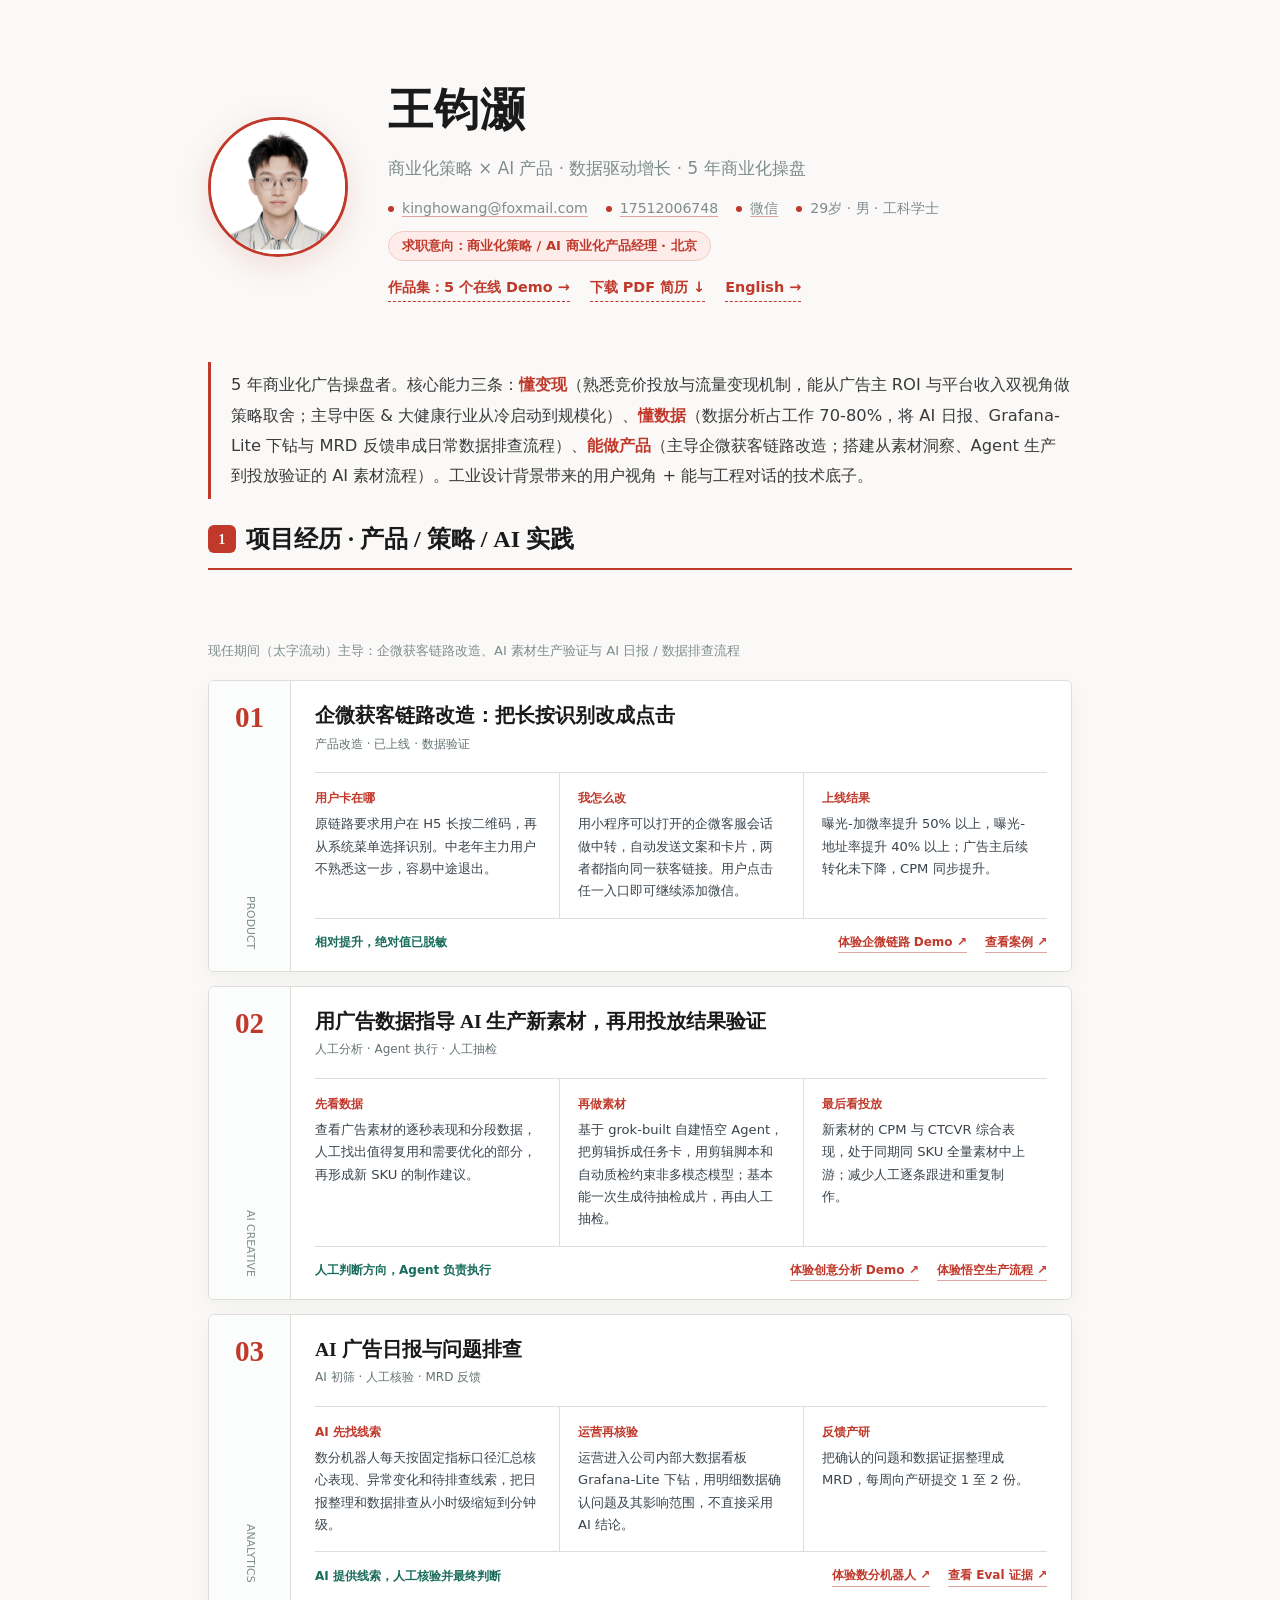
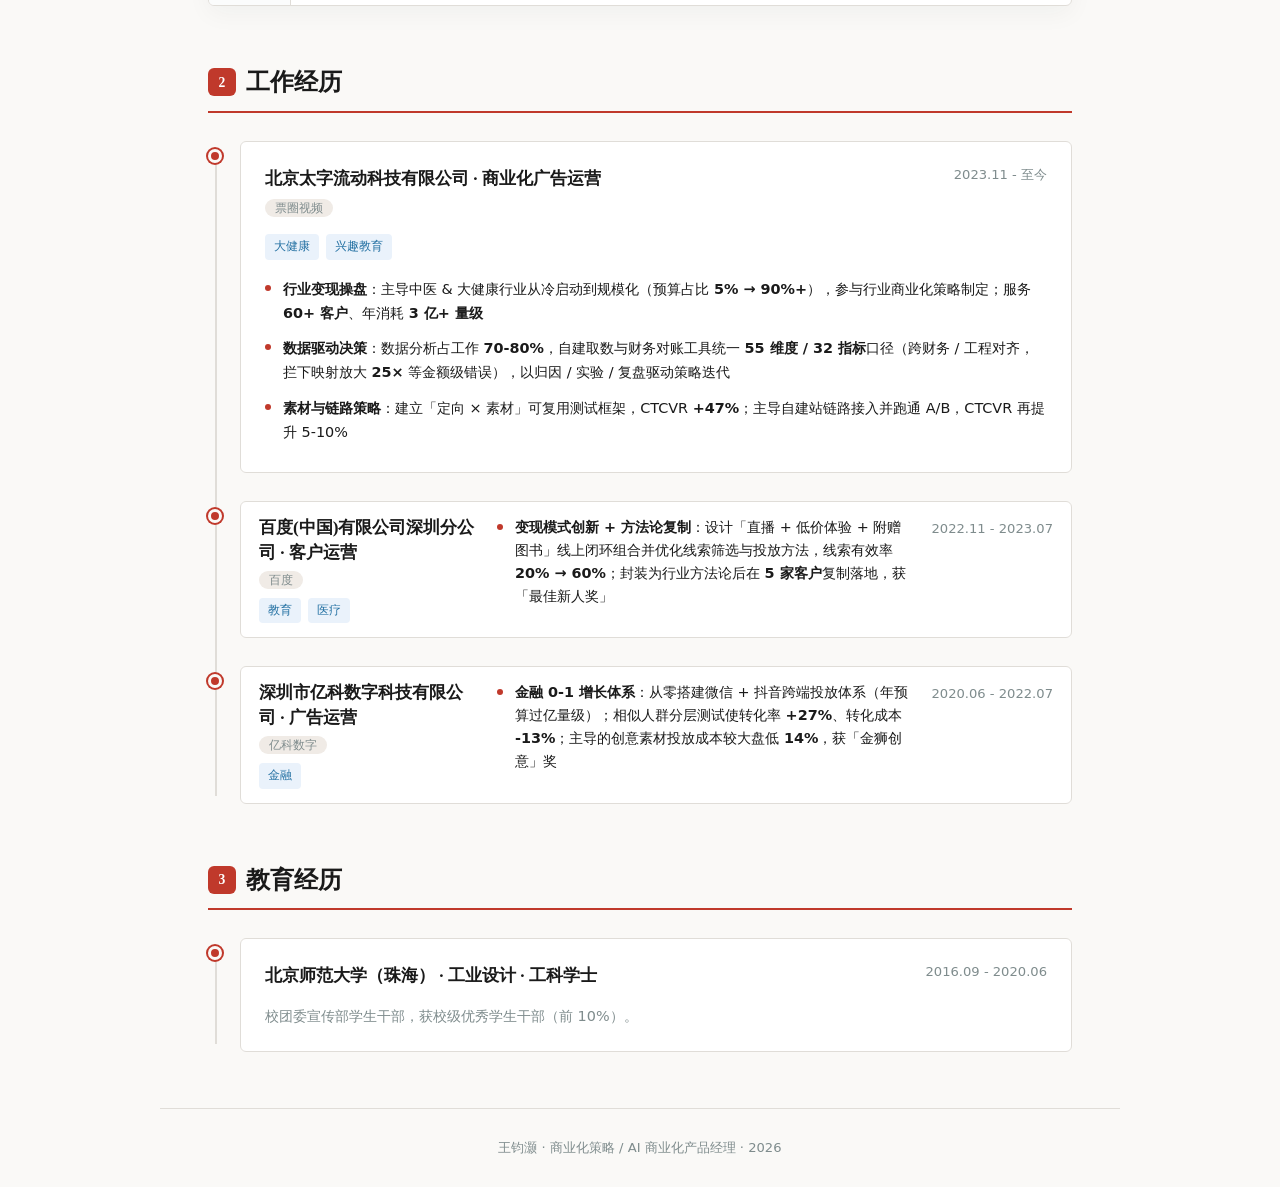
==== index.html @ 01c46acd "fix: hide competitor intelligence demo from public entry points" ====
<!DOCTYPE html>
<html lang="zh-CN">
<head>
  <meta charset="UTF-8">
  <meta name="viewport" content="width=device-width,initial-scale=1.0">
  <title>王钧灏 - 商业化策略 / AI 商业化产品经理</title>
  <meta name="description" content="王钧灏 · 商业化策略 / AI 商业化产品经理。5 年商业化操盘；主导企微获客链路改造，搭建 AI 素材生产与投放验证、AI 广告日报与数据排查流程。">
  <link rel="icon" href="favicon.svg" type="image/svg+xml">
  <link rel="icon" href="favicon.png" type="image/png" sizes="256x256">
  <meta property="og:type" content="website">
  <meta property="og:title" content="王钧灏 · 商业化策略 / AI 商业化产品经理">
  <meta property="og:description" content="懂变现 · 懂数据 · 能做产品。5 年商业化操盘 + 自建 AI/数据产品。">
  <meta property="og:image" content="https://kinghowang.github.io/kingho-resume/og-image.png">
  <meta property="og:url" content="https://kinghowang.github.io/kingho-resume/">
  <meta name="twitter:card" content="summary_large_image">
  <link rel="stylesheet" href="style.css">
  <style>
    .hero-links{margin-top:14px;display:flex;flex-wrap:wrap;gap:20px}
    .hero-cta{font-size:.9rem;color:var(--accent);text-decoration:none;font-weight:600;border-bottom:1px dashed var(--accent);padding-bottom:2px}
    .hero-cta:hover{opacity:.72}
    .intent{display:inline-block;margin-top:10px;font-size:.82rem;background:#fdecea;color:var(--accent);border:1px solid #f3c9c3;border-radius:20px;padding:3px 13px;font-weight:600}
    .lead{max-width:960px;margin:0 auto;padding:4px 48px 20px}
    .lead p{font-size:1.02rem;line-height:1.85;color:#3a3a3a;border-left:3px solid var(--accent);padding:8px 0 8px 20px}
    .lead strong{color:var(--accent);font-weight:600}
    @media(max-width:640px){.lead{padding:4px 20px 20px}}
  </style>
</head>
<body>

<header class="hero">
  <div class="avatar-wrap"><img src="photo.jpg" alt="王钧灏"></div>
  <div class="hero-text">
    <h1>王钧灏</h1>
    <p class="tagline">商业化策略 × AI 产品 · 数据驱动增长 · 5 年商业化操盘</p>
    <div class="contact-row">
      <a href="mailto:kinghowang@foxmail.com">kinghowang@foxmail.com</a><a href="tel:+8617512006748">17512006748</a><button type="button" class="wechat-trigger" data-testid="wechat-trigger" aria-haspopup="dialog">微信</button><span>29岁 · 男 · 工科学士</span>
    </div>
    <span class="intent">求职意向：商业化策略 / AI 商业化产品经理 · 北京</span>
    <div class="hero-links">
      <a class="hero-cta" href="cases.html">作品集：5 个在线 Demo →</a>
      <a class="hero-cta" href="kingho-resume-ai-pm.pdf" download="王钧灏-商业化产品经理-简历.pdf">下载 PDF 简历 ↓</a>
      <a class="hero-cta" href="en.html">English →</a>
    </div>
  </div>
</header>

<dialog class="wechat-dialog" id="wechatDialog" data-testid="wechat-dialog" aria-label="微信联系方式" aria-describedby="wechatHint">
  <div class="wechat-card">
    <img src="wechat-qr.png" alt="王钧灏的个人微信二维码" width="720" height="720" decoding="async">
    <p class="wc-cap" id="wechatHint">微信扫码添加，或复制微信号搜索</p>
    <strong class="wechat-id" id="wechatId">WJH748247724</strong>
    <div class="wc-actions">
      <button type="button" class="primary" id="wechatCopy" data-done="已复制" data-fail="请手动复制" aria-live="polite">复制微信号</button>
      <button type="button" id="wechatClose">关闭</button>
    </div>
  </div>
</dialog>


<div class="lead">
  <p>5 年商业化广告操盘者。核心能力三条：<strong>懂变现</strong>（熟悉竞价投放与流量变现机制，能从广告主 ROI 与平台收入双视角做策略取舍；主导中医 &amp; 大健康行业从冷启动到规模化）、<strong>懂数据</strong>（数据分析占工作 70-80%，将 AI 日报、Grafana-Lite 下钻与 MRD 反馈串成日常数据排查流程）、<strong>能做产品</strong>（主导企微获客链路改造；搭建从素材洞察、Agent 生产到投放验证的 AI 素材流程）。工业设计背景带来的用户视角 + 能与工程对话的技术底子。</p>
</div>

<!-- 1. 产品 / 机制改造与 AI 实践 -->
<section class="section" data-reveal>
  <h2 class="section-title"><span class="icon">1</span>项目经历 · 产品 / 策略 / AI 实践</h2>
</section>
<div class="sec-note">现任期间（太字流动）主导：企微获客链路改造、AI 素材生产验证与 AI 日报 / 数据排查流程</div>
<section class="section" data-reveal style="padding-top:0">
  <div class="resume-project-list">
    <article class="resume-project">
      <div class="resume-project__rail" aria-hidden="true"><strong>01</strong><span>PRODUCT</span></div>
      <div class="resume-project__main">
        <header class="resume-project__header"><h3>企微获客链路改造：把长按识别改成点击</h3><p class="resume-project__meta">产品改造 · 已上线 · 数据验证</p></header>
        <div class="resume-project__steps">
          <section class="resume-project__step"><h4>用户卡在哪</h4><p>原链路要求用户在 H5 长按二维码，再从系统菜单选择识别。中老年主力用户不熟悉这一步，容易中途退出。</p></section>
          <section class="resume-project__step"><h4>我怎么改</h4><p>用小程序可以打开的企微客服会话做中转，自动发送文案和卡片，两者都指向同一获客链接。用户点击任一入口即可继续添加微信。</p></section>
          <section class="resume-project__step"><h4>上线结果</h4><p>曝光-加微率提升 50% 以上，曝光-地址率提升 40% 以上；广告主后续转化未下降，CPM 同步提升。</p></section>
        </div>
        <footer class="resume-project__footer"><p class="resume-project__boundary">相对提升，绝对值已脱敏</p><div class="project-links"><a class="project-link" href="demo-wecom-flow.html">体验企微链路 Demo</a><a class="project-link" href="cases.html#case-lianlu">查看案例</a></div></footer>
      </div>
    </article>
    <article class="resume-project">
      <div class="resume-project__rail" aria-hidden="true"><strong>02</strong><span>AI CREATIVE</span></div>
      <div class="resume-project__main">
        <header class="resume-project__header"><h3>用广告数据指导 AI 生产新素材，再用投放结果验证</h3><p class="resume-project__meta">人工分析 · Agent 执行 · 人工抽检</p></header>
        <div class="resume-project__steps">
          <section class="resume-project__step"><h4>先看数据</h4><p>查看广告素材的逐秒表现和分段数据，人工找出值得复用和需要优化的部分，再形成新 SKU 的制作建议。</p></section>
          <section class="resume-project__step"><h4>再做素材</h4><p>基于 grok-built 自建悟空 Agent，把剪辑拆成任务卡，用剪辑脚本和自动质检约束非多模态模型；基本能一次生成待抽检成片，再由人工抽检。</p></section>
          <section class="resume-project__step"><h4>最后看投放</h4><p>新素材的 CPM 与 CTCVR 综合表现，处于同期同 SKU 全量素材中上游；减少人工逐条跟进和重复制作。</p></section>
        </div>
        <footer class="resume-project__footer"><p class="resume-project__boundary">人工判断方向，Agent 负责执行</p><div class="project-links"><a class="project-link" href="demo-creative.html">体验创意分析 Demo</a><a class="project-link" href="demo-wukong.html">体验悟空生产流程</a></div></footer>
      </div>
    </article>
    <article class="resume-project">
      <div class="resume-project__rail" aria-hidden="true"><strong>03</strong><span>ANALYTICS</span></div>
      <div class="resume-project__main">
        <header class="resume-project__header"><h3>AI 广告日报与问题排查</h3><p class="resume-project__meta">AI 初筛 · 人工核验 · MRD 反馈</p></header>
        <div class="resume-project__steps">
          <section class="resume-project__step"><h4>AI 先找线索</h4><p>数分机器人每天按固定指标口径汇总核心表现、异常变化和待排查线索，把日报整理和数据排查从小时级缩短到分钟级。</p></section>
          <section class="resume-project__step"><h4>运营再核验</h4><p>运营进入公司内部大数据看板 Grafana-Lite 下钻，用明细数据确认问题及其影响范围，不直接采用 AI 结论。</p></section>
          <section class="resume-project__step"><h4>反馈产研</h4><p>把确认的问题和数据证据整理成 MRD，每周向产研提交 1 至 2 份。</p></section>
        </div>
        <footer class="resume-project__footer"><p class="resume-project__boundary">AI 提供线索，人工核验并最终判断</p><div class="project-links"><a class="project-link" href="demo-shufen.html">体验数分机器人</a><a class="project-link" href="demo-eval.html">查看 Eval 证据</a></div></footer>
      </div>
    </article>
  </div>
</section>

<!-- 2. 工作经历（只讲商业化/增长战绩，不重复工具） -->
<section class="section" data-reveal>
  <h2 class="section-title"><span class="icon">2</span>工作经历</h2>
  <div class="timeline">
    <div class="tl-item"><div class="tl-dot"></div>
      <div class="tl-card">
        <div class="tl-header"><div><h3>北京太字流动科技有限公司 · 商业化广告运营</h3><span class="company-tag">票圈视频</span></div><span class="date-tag">2023.11 - 至今</span></div>
        <div class="tags"><span class="tag tag-ind">大健康</span><span class="tag tag-ind">兴趣教育</span></div>
        <ul class="tl-list">
          <li><strong>行业变现操盘</strong>：主导中医 &amp; 大健康行业从冷启动到规模化（预算占比 <strong>5% → 90%+</strong>），参与行业商业化策略制定；服务 <strong>60+ 客户</strong>、年消耗 <strong>3 亿+ 量级</strong></li>
          <li><strong>数据驱动决策</strong>：数据分析占工作 <strong>70-80%</strong>，自建取数与财务对账工具统一 <strong>55 维度 / 32 指标</strong>口径（跨财务 / 工程对齐，拦下映射放大 <strong>25×</strong> 等金额级错误），以归因 / 实验 / 复盘驱动策略迭代</li>
          <li><strong>素材与链路策略</strong>：建立「定向 × 素材」可复用测试框架，CTCVR <strong>+47%</strong>；主导自建站链路接入并跑通 A/B，CTCVR 再提升 5-10%</li>
        </ul>
      </div>
    </div>
    <div class="tl-item"><div class="tl-dot"></div>
      <div class="tl-card tl-card--compact">
        <div class="tl-header"><div><h3>百度(中国)有限公司深圳分公司 · 客户运营</h3><span class="company-tag">百度</span></div><span class="date-tag">2022.11 - 2023.07</span></div>
        <div class="tags"><span class="tag tag-ind">教育</span><span class="tag tag-ind">医疗</span></div>
        <ul class="tl-list">
          <li><strong>变现模式创新 + 方法论复制</strong>：设计「直播 + 低价体验 + 附赠图书」线上闭环组合并优化线索筛选与投放方法，线索有效率 <strong>20% → 60%</strong>；封装为行业方法论后在 <strong>5 家客户</strong>复制落地，获「最佳新人奖」</li>
        </ul>
      </div>
    </div>
    <div class="tl-item"><div class="tl-dot"></div>
      <div class="tl-card tl-card--compact">
        <div class="tl-header"><div><h3>深圳市亿科数字科技有限公司 · 广告运营</h3><span class="company-tag">亿科数字</span></div><span class="date-tag">2020.06 - 2022.07</span></div>
        <div class="tags"><span class="tag tag-ind">金融</span></div>
        <ul class="tl-list">
          <li><strong>金融 0-1 增长体系</strong>：从零搭建微信 + 抖音跨端投放体系（年预算过亿量级）；相似人群分层测试使转化率 <strong>+27%</strong>、转化成本 <strong>-13%</strong>；主导的创意素材投放成本较大盘低 <strong>14%</strong>，获「金狮创意」奖</li>
        </ul>
      </div>
    </div>
  </div>
</section>

<!-- 3. 教育经历 -->
<section class="section" data-reveal>
  <h2 class="section-title"><span class="icon">3</span>教育经历</h2>
  <div class="timeline">
    <div class="tl-item"><div class="tl-dot"></div>
      <div class="tl-card">
        <div class="tl-header"><div><h3>北京师范大学（珠海） · 工业设计 · 工科学士</h3></div><span class="date-tag">2016.09 - 2020.06</span></div>
        <p class="education-note">校团委宣传部学生干部，获校级优秀学生干部（前 10%）。</p>
      </div>
    </div>
  </div>
</section>

<footer class="footer">王钧灏 · 商业化策略 / AI 商业化产品经理 · 2026</footer>

<script>
document.addEventListener('DOMContentLoaded',()=>{
  const els=document.querySelectorAll('[data-reveal]');
  const io=new IntersectionObserver((entries)=>{entries.forEach(e=>{if(e.isIntersecting){e.target.classList.add('visible');io.unobserve(e.target)}})},{threshold:.15});
  els.forEach(el=>io.observe(el));
});
</script>

<script>
(function(){
  var dlg=document.getElementById('wechatDialog'); if(!dlg) return;
  var open=document.querySelector('.wechat-trigger'),
      close=document.getElementById('wechatClose'),
      copy=document.getElementById('wechatCopy'),
      id=document.getElementById('wechatId');
  if(!open||!close||!copy||!id) return;
  var label=copy.textContent, resetTimer;
  function show(){ if(!dlg.open){ dlg.showModal ? dlg.showModal() : dlg.setAttribute('open',''); } }
  function hide(){ if(dlg.open){ dlg.close ? dlg.close() : dlg.removeAttribute('open'); } }
  function setStatus(message){
    clearTimeout(resetTimer); copy.textContent=message;
    resetTimer=setTimeout(function(){ copy.textContent=label; },1600);
  }
  function copied(){ setStatus(copy.dataset.done); }
  function copyFallback(text){
    var ta=document.createElement('textarea'), success=false;
    ta.value=text; ta.setAttribute('readonly','');
    ta.style.position='fixed'; ta.style.opacity='0';
    document.body.appendChild(ta); ta.focus(); ta.select(); ta.setSelectionRange(0,ta.value.length);
    try{ success=document.execCommand('copy'); }catch(e){}
    document.body.removeChild(ta); copy.focus();
    success ? copied() : setStatus(copy.dataset.fail);
  }
  open.addEventListener('click',show);
  close.addEventListener('click',hide);
  dlg.addEventListener('click',function(e){ if(e.target===dlg) hide(); });
  copy.addEventListener('click',function(){
    var text=id.textContent.trim();
    if(navigator.clipboard&&navigator.clipboard.writeText){
      navigator.clipboard.writeText(text).then(copied,function(){ copyFallback(text); });
    }else{ copyFallback(text); }
  });
})();
</script>
</body>
</html>
---- style.css ----
/* 字体：本地系统字体栈，零外部请求（去除 Google Fonts @import，加载更快、国内更稳）。
   若访客本机装有 Playfair Display / Source Sans 3 仍会优先使用，否则即时回退系统字体。 */

*{margin:0;padding:0;box-sizing:border-box}

:root{
  --ink:#1a1a1a;
  --paper:#faf9f7;
  --accent:#c0392b;
  --accent-soft:#e74c3c;
  --muted:#7f8c8d;
  --card:#ffffff;
  --border:#e0ddd8;
  --radius:6px;
  --shadow:0 2px 12px rgba(0,0,0,0.06);
  --font-display:'Playfair Display',Georgia,'Times New Roman','Songti SC','STSong','SimSun',serif;
  --font-body:'Source Sans 3',system-ui,-apple-system,'Segoe UI','PingFang SC','Microsoft YaHei','Hiragino Sans GB',sans-serif;
}

html{scroll-behavior:smooth}
body{
  font-family:var(--font-body);
  color:var(--ink);
  background:var(--paper);
  line-height:1.7;
  -webkit-font-smoothing:antialiased;
}

/* Hero */
.hero{
  position:relative;
  display:flex;
  align-items:center;
  gap:40px;
  padding:72px 48px 56px;
  max-width:960px;
  margin:0 auto;
  opacity:0;transform:translateY(24px);
  animation:fadeUp .7s .1s ease forwards;
}
.avatar-wrap{
  flex-shrink:0;width:140px;height:140px;border-radius:50%;
  overflow:hidden;border:3px solid var(--accent);
  box-shadow:0 8px 32px rgba(192,57,43,.15);
  transition:transform .35s ease;
  z-index:1;
}
.avatar-wrap:hover{transform:scale(1.05) rotate(2deg)}
.avatar-wrap img{width:100%;height:100%;object-fit:cover;display:block}
.hero-text{z-index:1;flex:1}
.hero-text h1{
  font-family:var(--font-display);
  font-size:clamp(2rem,4vw,2.8rem);
  font-weight:700;letter-spacing:.02em;
  margin-bottom:6px;
}
.hero-text .tagline{font-size:1.05rem;color:var(--muted);margin-bottom:14px}
.contact-row{display:flex;flex-wrap:wrap;gap:18px;font-size:.88rem;color:var(--muted)}
.contact-row > *::before{content:'';display:inline-block;width:6px;height:6px;border-radius:50%;background:var(--accent);margin-right:8px;vertical-align:middle}
.contact-row a{color:inherit;text-decoration:underline;text-decoration-color:rgba(192,57,43,.45);text-underline-offset:3px}
.contact-row a:hover{color:var(--accent);text-decoration-color:var(--accent)}
.contact-row a:focus-visible{outline:2px solid var(--accent);outline-offset:3px;border-radius:2px}
/* 微信：contact-row 内联入口 + 点击弹层 */
.wechat-trigger{font:inherit;color:inherit;background:none;border:0;padding:0;cursor:pointer;
  text-decoration:underline;text-decoration-color:rgba(192,57,43,.45);text-underline-offset:3px}
.wechat-trigger:hover{color:var(--accent);text-decoration-color:var(--accent)}
.wechat-trigger:focus-visible{outline:2px solid var(--accent);outline-offset:3px;border-radius:2px}
.wechat-dialog{border:0;padding:0;margin:auto;background:transparent;width:min(92vw,320px);max-width:none}
.wechat-dialog::backdrop{background:rgba(25,34,46,.55)}
.wechat-card{background:#fff;border:1px solid var(--border);border-radius:var(--radius);
  padding:22px 24px 18px;text-align:center;box-shadow:0 18px 48px rgba(0,0,0,.18)}
.wechat-card img{display:block;width:230px;height:230px;padding:20px;margin:0 auto 12px;object-fit:contain;background:#fff;border-radius:8px}
.wechat-card .wc-cap{font-size:.78rem;color:var(--muted);margin-bottom:8px}
.wechat-card .wechat-id{display:block;font-family:var(--mono,'SFMono-Regular',Consolas,monospace);
  font-size:.95rem;font-weight:700;color:var(--ink);letter-spacing:0;overflow-wrap:anywhere;margin-bottom:14px}
.wechat-card .wc-actions{display:flex;gap:10px;justify-content:center}
.wechat-card button{font:inherit;font-size:.8rem;padding:7px 16px;border-radius:7px;cursor:pointer;
  border:1px solid var(--border);background:#fff;color:#444;transition:all .18s}
.wechat-card #wechatCopy{min-width:140px}
.wechat-card #wechatClose{min-width:64px}
.wechat-card button.primary{background:var(--accent);border-color:var(--accent);color:#fff;font-weight:600}
.wechat-card button:hover{opacity:.86}
.wechat-card button:focus-visible{outline:2px solid var(--accent);outline-offset:2px}

/* Section */
.section{max-width:960px;margin:0 auto;padding:0 48px 56px;opacity:0;transform:translateY(32px)}
.section.visible{animation:fadeUp .6s ease forwards}
.section-title{
  font-family:var(--font-display);
  font-size:1.5rem;font-weight:600;
  border-bottom:2px solid var(--accent);
  padding-bottom:8px;margin-bottom:28px;
  display:flex;align-items:center;gap:10px;
}
.section-title .icon{
  width:28px;height:28px;border-radius:6px;
  background:var(--accent);color:#fff;
  display:grid;place-items:center;font-size:.85rem;flex-shrink:0;
}

/* Bento Grid */
.bento{display:grid;grid-template-columns:1fr 1fr;gap:16px}
.bento-card{
  background:var(--card);border:1px solid var(--border);
  border-radius:var(--radius);padding:20px 22px;
  transition:transform .25s ease,box-shadow .25s ease;
}
.bento-card:hover{transform:translateY(-3px);box-shadow:var(--shadow)}
.bento-card h3{font-size:.78rem;text-transform:uppercase;letter-spacing:.06em;color:var(--muted);margin-bottom:6px;font-weight:500}
.bento-card p{font-size:.92rem;line-height:1.6}
.bento-card .num{color:var(--accent);font-weight:700}

/* Resume project evidence rows */
.sec-note{max-width:960px;margin:-14px auto 18px;padding:0 48px;font-size:.82rem;color:var(--muted)}
.resume-project-list{display:grid;gap:14px}
.resume-project{display:grid;grid-template-columns:82px minmax(0,1fr);background:var(--card);border:1px solid var(--border);border-radius:6px;overflow:hidden;box-shadow:0 8px 24px rgba(31,35,38,.045);transition:transform .2s ease,box-shadow .2s ease}
.resume-project:hover{transform:translateY(-2px);box-shadow:var(--shadow)}
.resume-project__rail{display:flex;flex-direction:column;align-items:center;justify-content:space-between;padding:22px 12px;color:var(--accent);background:#fbfcfc;border-right:1px solid var(--border)}
.resume-project__rail strong{font-family:Georgia,serif;font-size:1.82rem;line-height:1}
.resume-project__rail span{writing-mode:vertical-rl;color:var(--muted);font-size:.68rem}
.resume-project__main{min-width:0;padding:22px 24px 18px}
.resume-project__header h3{font-family:var(--font-display);font-size:1.22rem;line-height:1.35;font-weight:700}
.resume-project__meta{margin-top:4px;color:#657274;font-size:.75rem}
.resume-project__steps{display:grid;grid-template-columns:repeat(3,minmax(0,1fr));margin-top:18px;border-top:1px solid var(--border);border-bottom:1px solid var(--border)}
.resume-project__step{min-width:0;padding:15px 18px 15px 0}
.resume-project__step+.resume-project__step{border-left:1px solid var(--border);padding-left:18px}
.resume-project__step h4{margin-bottom:5px;color:var(--accent);font-size:.75rem;font-weight:700}
.resume-project__step p{color:#3a444c;font-size:.82rem;line-height:1.7}
.resume-project__step strong{color:var(--ink);font-weight:700}
.resume-project__footer{display:flex;align-items:center;justify-content:space-between;gap:16px;margin-top:13px}
.resume-project__boundary{color:#196c5b;font-size:.75rem;font-weight:700}
.project-links{display:flex;flex-wrap:wrap;gap:18px}
.project-link{color:var(--accent);font-size:.75rem;font-weight:700;text-decoration:none;border-bottom:1px solid rgba(192,57,43,.45)}
.project-link::after{content:' \2197'}
.project-link:hover{border-bottom-color:var(--accent)}

/* Timeline */
.timeline{position:relative;padding-left:32px}
.timeline::before{content:'';position:absolute;left:7px;top:8px;bottom:8px;width:2px;background:var(--border)}
.tl-item{position:relative;margin-bottom:28px}
.tl-item:last-child{margin-bottom:0}
.tl-dot{
  position:absolute;left:-32px;top:8px;width:14px;height:14px;
  background:var(--accent);border-radius:50%;
  border:3px solid var(--paper);
  box-shadow:0 0 0 2px var(--accent);
}
.tl-card{
  background:var(--card);border:1px solid var(--border);
  border-radius:var(--radius);padding:22px 24px;
  transition:transform .25s ease,box-shadow .25s ease;
}
.tl-card:hover{transform:translateX(4px);box-shadow:var(--shadow)}
.tl-header{display:flex;justify-content:space-between;align-items:flex-start;flex-wrap:wrap;gap:10px;margin-bottom:14px}
.tl-header h3{font-family:var(--font-display);font-size:1.08rem;font-weight:600}
.company-tag{font-size:.75rem;background:#f0ebe6;color:var(--muted);padding:2px 10px;border-radius:20px;font-weight:500}
.date-tag{font-size:.82rem;color:var(--muted);white-space:nowrap}
.tags{display:flex;flex-wrap:wrap;gap:7px;margin-bottom:12px}
.tag{font-size:.72rem;padding:3px 9px;border-radius:4px;font-weight:500}
.tag-ind{background:#eaf2fb;color:#2471a3}
.tag-role{background:#e8f8f0;color:#1e8449}
.tag-met{background:#fef5e7;color:#b9770e}
.tl-list{list-style:none;padding:0}
.tl-list li{padding:6px 0 6px 18px;position:relative;font-size:.9rem;line-height:1.65}
.tl-list li::before{content:'';position:absolute;left:0;top:13px;width:6px;height:6px;background:var(--accent);border-radius:50%}
.tl-list li strong{font-weight:600}
.education-note{color:var(--muted);font-size:.9rem;line-height:1.65}
.tl-card--compact{display:grid;grid-template-columns:minmax(220px,.78fr) minmax(0,1.6fr) auto;grid-template-rows:auto auto;gap:6px 18px;align-items:start;padding:14px 18px}
.tl-card--compact .tl-header{display:contents}
.tl-card--compact .tl-header>div{grid-column:1;grid-row:1}
.tl-card--compact .tl-header h3{line-height:1.4}
.tl-card--compact .tl-header .date-tag{grid-column:3;grid-row:1;padding-top:2px}
.tl-card--compact>.tags{grid-column:1;grid-row:2;margin:0;align-self:start}
.tl-card--compact>.tl-list{grid-column:2;grid-row:1/3}
.tl-card--compact>.tl-list li{padding-top:0;padding-bottom:0;line-height:1.58}
.tl-card--compact>.tl-list li::before{top:8px}

/* Info Grid */
.info-grid{display:grid;grid-template-columns:1fr 1fr;gap:16px}
.info-card{background:var(--card);border:1px solid var(--border);border-radius:var(--radius);padding:20px 22px}
.info-card h4{font-size:.92rem;font-weight:600;margin-bottom:12px}
.info-list{list-style:none;padding:0}
.info-list li{font-size:.86rem;color:var(--muted);padding:4px 0 4px 16px;position:relative}
.info-list li::before{content:'\2713';position:absolute;left:0;color:#27ae60;font-weight:600;font-size:.82rem}

/* Footer */
.footer{text-align:center;padding:28px;font-size:.82rem;color:var(--muted);border-top:1px solid var(--border);max-width:960px;margin:0 auto}

/* Animations */
@keyframes fadeUp{to{opacity:1;transform:translateY(0)}}

@media(max-width:840px){
  .resume-project{grid-template-columns:56px minmax(0,1fr)}
  .resume-project__rail{padding:18px 8px}
  .resume-project__rail strong{font-size:1.45rem}
  .resume-project__main{padding:18px}
  .resume-project__steps{grid-template-columns:1fr}
  .resume-project__step{padding:13px 0}
  .resume-project__step+.resume-project__step{border-left:0;border-top:1px solid var(--border);padding-left:0}
  .resume-project__footer{align-items:flex-start;flex-direction:column}
  .tl-card--compact{grid-template-columns:1fr auto;gap:8px 12px;padding:13px 15px}
  .tl-card--compact .tl-header>div{grid-column:1;grid-row:1}
  .tl-card--compact .tl-header .date-tag{grid-column:2;grid-row:1}
  .tl-card--compact>.tags{grid-column:1/3;grid-row:2}
  .tl-card--compact>.tl-list{grid-column:1/3;grid-row:3}
}

@media(max-width:520px){
  .resume-project{grid-template-columns:1fr}
  .resume-project__rail{flex-direction:row;border-right:0;border-bottom:1px solid var(--border);padding:10px 16px}
  .resume-project__rail span{writing-mode:horizontal-tb}
  .tl-card--compact{grid-template-columns:1fr}
  .tl-card--compact .tl-header>div,.tl-card--compact .tl-header .date-tag,.tl-card--compact>.tags,.tl-card--compact>.tl-list{grid-column:1}
  .tl-card--compact .tl-header>div{grid-row:1}
  .tl-card--compact .tl-header .date-tag{grid-row:2}
  .tl-card--compact>.tags{grid-row:3}
  .tl-card--compact>.tl-list{grid-row:4}
}

/* Print */
@media print{
  body{background:#fff}
  .section,.hero{opacity:1;transform:none;animation:none}
  .bento-card,.tl-card,.info-card{box-shadow:none;break-inside:avoid}
  .avatar-wrap:hover{transform:none}
}

/* Mobile */
@media(max-width:640px){
  .hero{flex-direction:column;text-align:center;padding:28px 20px 20px;gap:14px}
  .contact-row{justify-content:center}
  .wechat-card img{width:min(calc(92vw - 48px),230px);height:min(calc(92vw - 48px),230px)}
  .bento{grid-template-columns:1fr}
  .info-grid{grid-template-columns:1fr}
  .section{padding:0 20px 40px}
  .sec-note{padding:0 20px}
  .tl-header{flex-direction:column}
}
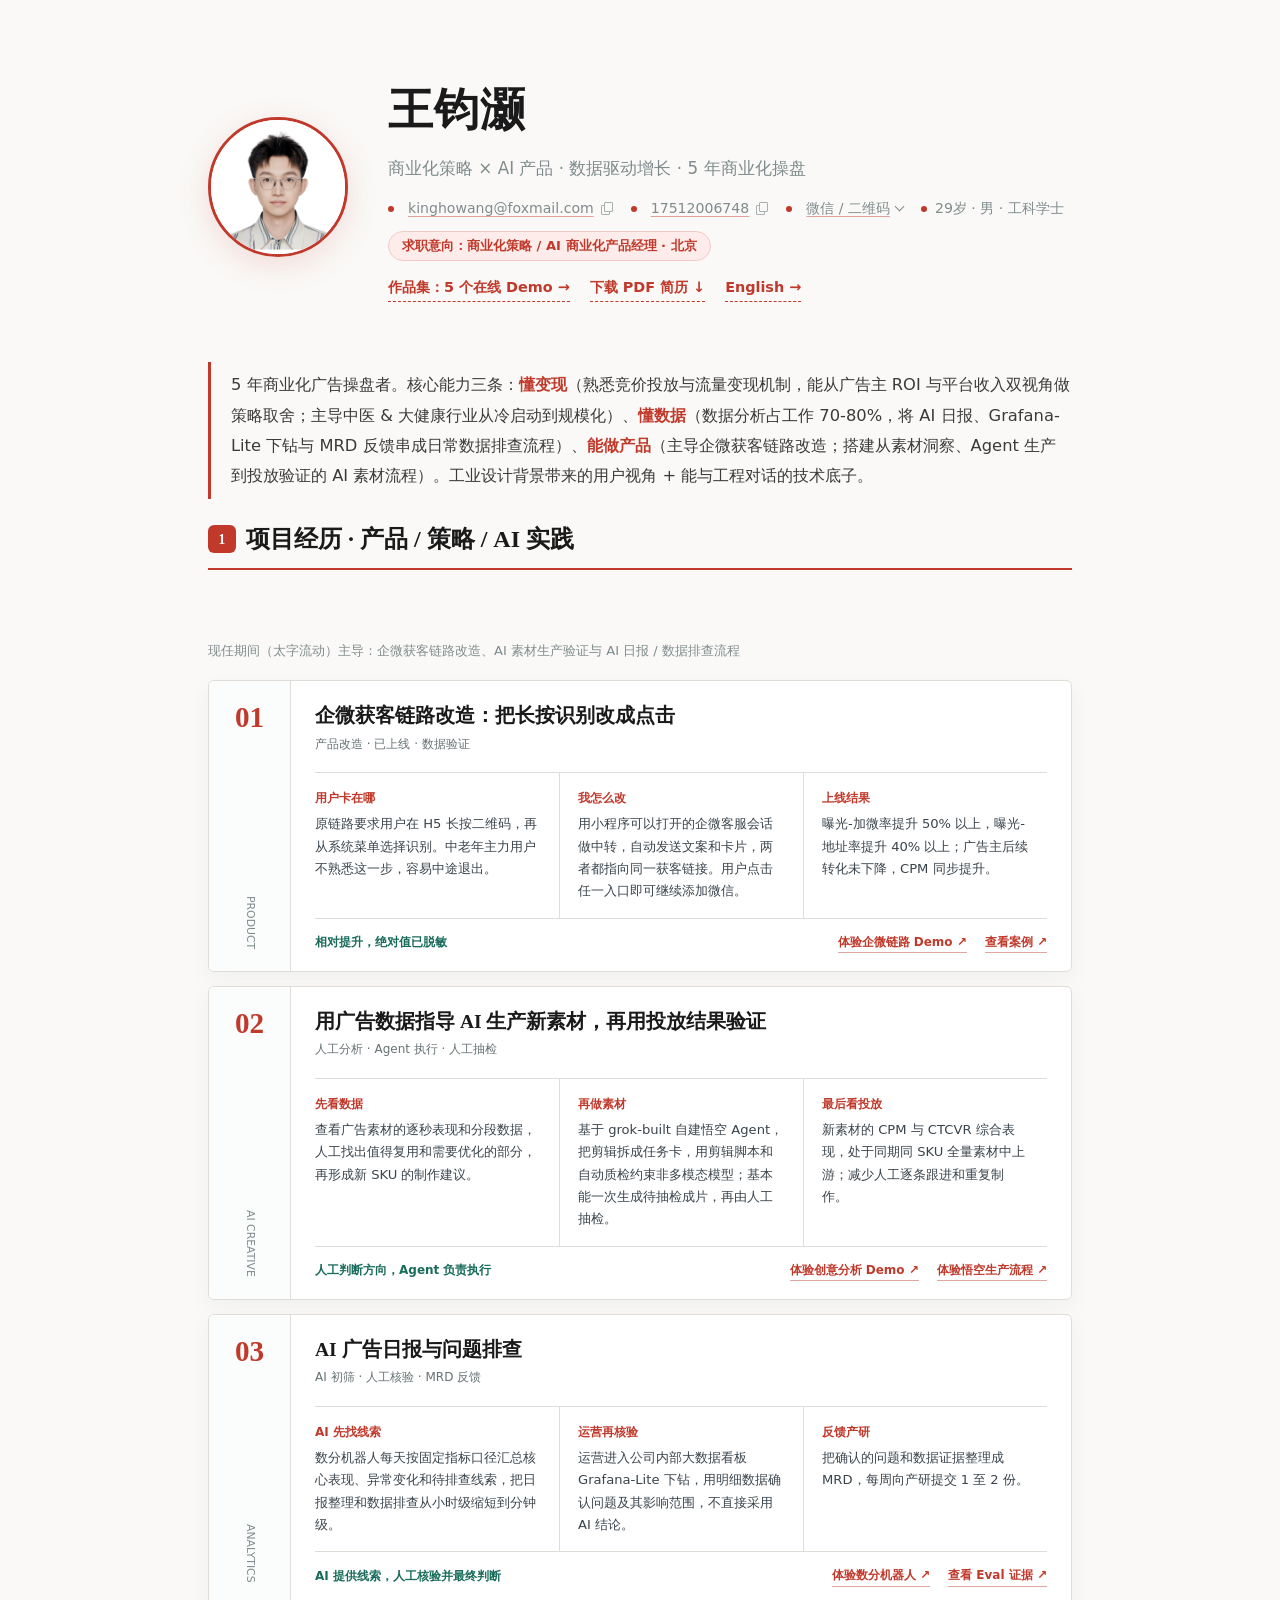
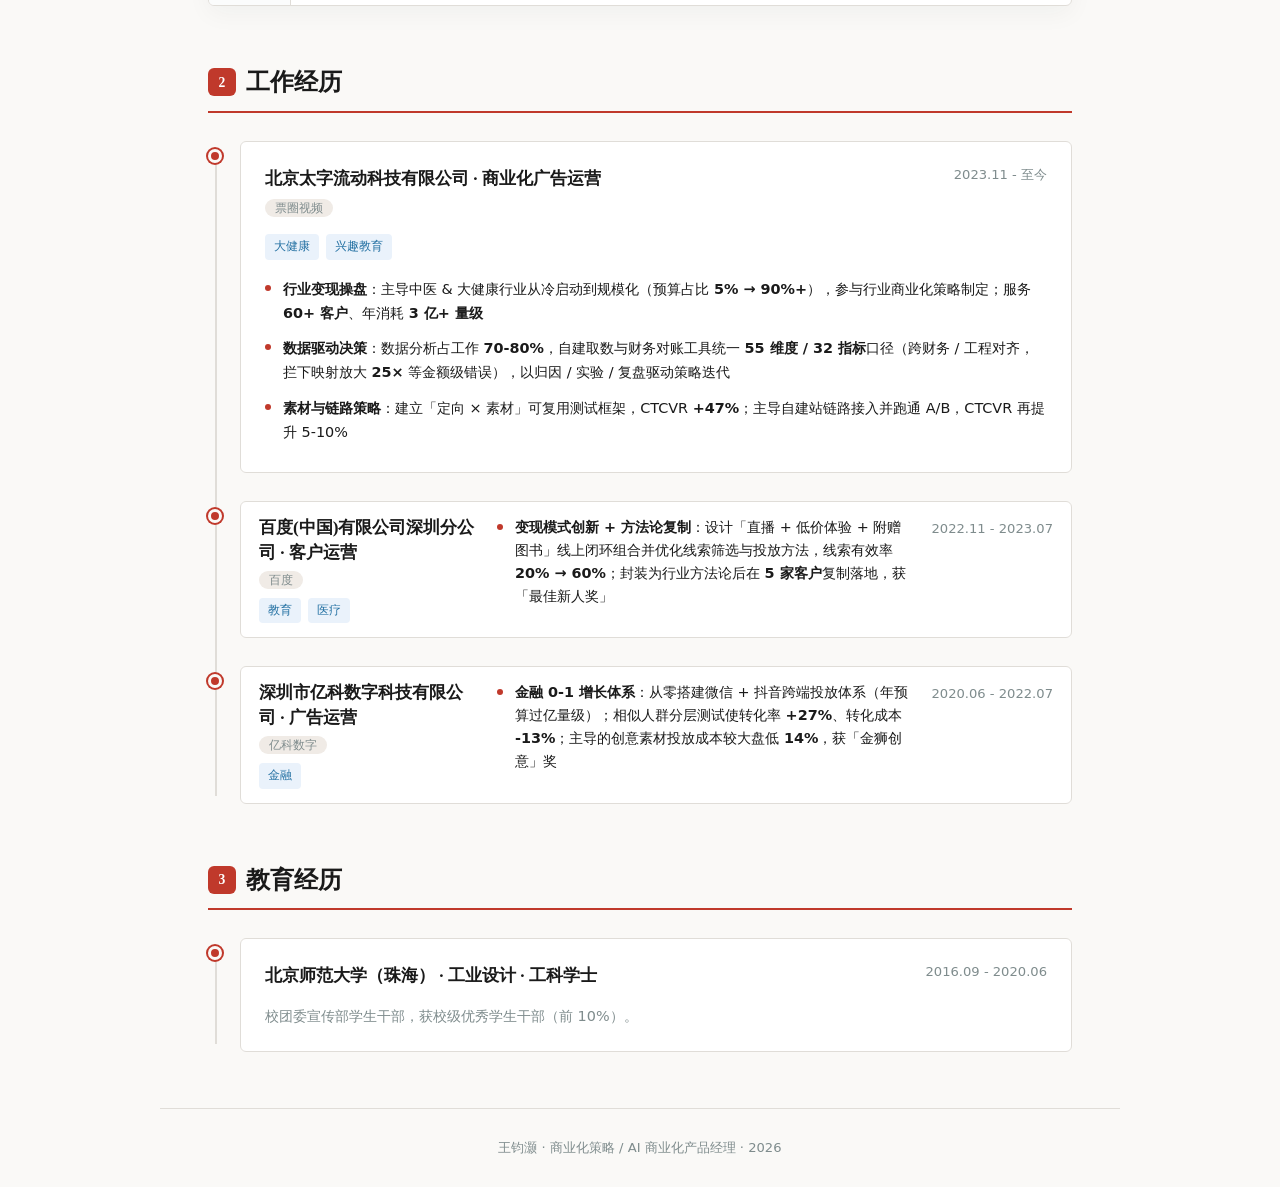
==== commit 32c17ccc: "feat: add copyable resume contacts" ====
--- a/index.html
+++ b/index.html
@@ -33,8 +33,12 @@
     <h1>王钧灏</h1>
     <p class="tagline">商业化策略 × AI 产品 · 数据驱动增长 · 5 年商业化操盘</p>
     <div class="contact-row">
-      <a href="mailto:kinghowang@foxmail.com">kinghowang@foxmail.com</a><a href="tel:+8617512006748">17512006748</a><button type="button" class="wechat-trigger" data-testid="wechat-trigger" aria-haspopup="dialog">微信</button><span>29岁 · 男 · 工科学士</span>
-    </div>
+      <button type="button" class="contact-copy" data-testid="contact-email" data-copy-value="kinghowang@foxmail.com" data-copy-done="邮箱已复制" data-copy-fail="复制失败，请手动复制" aria-label="复制邮箱 kinghowang@foxmail.com"><span>kinghowang@foxmail.com</span><span class="copy-icon" aria-hidden="true"></span></button>
+      <button type="button" class="contact-copy" data-testid="contact-phone" data-copy-value="17512006748" data-copy-done="电话已复制" data-copy-fail="复制失败，请手动复制" aria-label="复制电话 17512006748"><span>17512006748</span><span class="copy-icon" aria-hidden="true"></span></button>
+      <button type="button" class="wechat-trigger" data-testid="wechat-trigger" aria-haspopup="dialog" aria-controls="wechatDialog"><span>微信 / 二维码</span><span class="wechat-chevron" aria-hidden="true"></span></button>
+      <span>29岁 · 男 · 工科学士</span>
+    </div>
+    <div class="contact-copy-status" data-testid="contact-copy-status" role="status" aria-live="polite" aria-atomic="true" hidden></div>
     <span class="intent">求职意向：商业化策略 / AI 商业化产品经理 · 北京</span>
     <div class="hero-links">
       <a class="hero-cta" href="cases.html">作品集：5 个在线 Demo →</a>
@@ -168,37 +172,69 @@
 
 <script>
 (function(){
-  var dlg=document.getElementById('wechatDialog'); if(!dlg) return;
-  var open=document.querySelector('.wechat-trigger'),
-      close=document.getElementById('wechatClose'),
-      copy=document.getElementById('wechatCopy'),
-      id=document.getElementById('wechatId');
-  if(!open||!close||!copy||!id) return;
-  var label=copy.textContent, resetTimer;
-  function show(){ if(!dlg.open){ dlg.showModal ? dlg.showModal() : dlg.setAttribute('open',''); } }
-  function hide(){ if(dlg.open){ dlg.close ? dlg.close() : dlg.removeAttribute('open'); } }
-  function setStatus(message){
-    clearTimeout(resetTimer); copy.textContent=message;
-    resetTimer=setTimeout(function(){ copy.textContent=label; },1600);
-  }
-  function copied(){ setStatus(copy.dataset.done); }
-  function copyFallback(text){
+  var status=document.querySelector('[data-testid="contact-copy-status"]'),
+      statusTimer,
+      hideTimer;
+
+  function showCopyStatus(message,isError){
+    if(!status) return;
+    clearTimeout(statusTimer); clearTimeout(hideTimer);
+    status.textContent=message;
+    status.classList.toggle('is-error',Boolean(isError));
+    status.hidden=false;
+    requestAnimationFrame(function(){ status.classList.add('is-visible'); });
+    statusTimer=setTimeout(function(){
+      status.classList.remove('is-visible');
+      hideTimer=setTimeout(function(){ status.hidden=true; },170);
+    },1800);
+  }
+
+  function copyFallback(text,focusTarget,done){
     var ta=document.createElement('textarea'), success=false;
     ta.value=text; ta.setAttribute('readonly','');
     ta.style.position='fixed'; ta.style.opacity='0';
     document.body.appendChild(ta); ta.focus(); ta.select(); ta.setSelectionRange(0,ta.value.length);
     try{ success=document.execCommand('copy'); }catch(e){}
-    document.body.removeChild(ta); copy.focus();
-    success ? copied() : setStatus(copy.dataset.fail);
+    document.body.removeChild(ta);
+    if(focusTarget) focusTarget.focus();
+    done(success);
+  }
+
+  function copyText(text,focusTarget,done){
+    if(navigator.clipboard&&navigator.clipboard.writeText){
+      navigator.clipboard.writeText(text).then(function(){ done(true); },function(){ copyFallback(text,focusTarget,done); });
+    }else{ copyFallback(text,focusTarget,done); }
+  }
+
+  document.querySelectorAll('[data-copy-value]').forEach(function(button){
+    button.addEventListener('click',function(){
+      copyText(button.dataset.copyValue,button,function(success){
+        showCopyStatus(success ? button.dataset.copyDone : button.dataset.copyFail,!success);
+      });
+    });
+  });
+
+  var dlg=document.getElementById('wechatDialog'); if(!dlg) return;
+  var open=document.querySelector('.wechat-trigger'),
+      close=document.getElementById('wechatClose'),
+      copy=document.getElementById('wechatCopy'),
+      id=document.getElementById('wechatId'),
+      copyLabel=copy&&copy.textContent,
+      resetTimer;
+  if(!open||!close||!copy||!id) return;
+  function show(){ if(!dlg.open){ dlg.showModal ? dlg.showModal() : dlg.setAttribute('open',''); } }
+  function hide(){ if(dlg.open){ dlg.close ? dlg.close() : dlg.removeAttribute('open'); } }
+  function setWechatStatus(message){
+    clearTimeout(resetTimer); copy.textContent=message;
+    resetTimer=setTimeout(function(){ copy.textContent=copyLabel; },1600);
   }
   open.addEventListener('click',show);
   close.addEventListener('click',hide);
-  dlg.addEventListener('click',function(e){ if(e.target===dlg) hide(); });
+  dlg.addEventListener('click',function(event){ if(event.target===dlg) hide(); });
   copy.addEventListener('click',function(){
-    var text=id.textContent.trim();
-    if(navigator.clipboard&&navigator.clipboard.writeText){
-      navigator.clipboard.writeText(text).then(copied,function(){ copyFallback(text); });
-    }else{ copyFallback(text); }
+    copyText(id.textContent.trim(),copy,function(success){
+      setWechatStatus(success ? copy.dataset.done : copy.dataset.fail);
+    });
   });
 })();
 </script>
--- a/style.css
+++ b/style.css
@@ -57,14 +57,25 @@
 .hero-text .tagline{font-size:1.05rem;color:var(--muted);margin-bottom:14px}
 .contact-row{display:flex;flex-wrap:wrap;gap:18px;font-size:.88rem;color:var(--muted)}
 .contact-row > *::before{content:'';display:inline-block;width:6px;height:6px;border-radius:50%;background:var(--accent);margin-right:8px;vertical-align:middle}
-.contact-row a{color:inherit;text-decoration:underline;text-decoration-color:rgba(192,57,43,.45);text-underline-offset:3px}
-.contact-row a:hover{color:var(--accent);text-decoration-color:var(--accent)}
-.contact-row a:focus-visible{outline:2px solid var(--accent);outline-offset:3px;border-radius:2px}
 /* 微信：contact-row 内联入口 + 点击弹层 */
-.wechat-trigger{font:inherit;color:inherit;background:none;border:0;padding:0;cursor:pointer;
+.contact-copy,.wechat-trigger{display:inline-flex;align-items:center;gap:6px;font:inherit;color:inherit;background:none;border:0;padding:0;cursor:pointer;appearance:none;
   text-decoration:underline;text-decoration-color:rgba(192,57,43,.45);text-underline-offset:3px}
-.wechat-trigger:hover{color:var(--accent);text-decoration-color:var(--accent)}
-.wechat-trigger:focus-visible{outline:2px solid var(--accent);outline-offset:3px;border-radius:2px}
+.contact-copy:hover,.wechat-trigger:hover{color:var(--accent);text-decoration-color:var(--accent)}
+.contact-copy:focus-visible,.wechat-trigger:focus-visible{outline:2px solid var(--accent);outline-offset:3px;border-radius:2px}
+.copy-icon{position:relative;width:13px;height:13px;flex:none;opacity:.66}
+.copy-icon::before,.copy-icon::after{content:'';position:absolute;width:7px;height:8px;border:1.4px solid currentColor;border-radius:1px;background:var(--paper)}
+.copy-icon::before{left:1px;top:3px}
+.copy-icon::after{left:4px;top:0}
+.wechat-chevron{width:7px;height:7px;flex:none;border-right:1.5px solid currentColor;border-bottom:1.5px solid currentColor;transform:translateY(-2px) rotate(45deg)}
+.contact-copy-status{position:fixed;left:50%;bottom:max(24px,env(safe-area-inset-bottom));z-index:1100;transform:translate(-50%,8px);opacity:0;
+  padding:8px 12px;border:1px solid #bed8ce;border-radius:5px;background:#f3faf7;color:#196c5b;box-shadow:0 8px 24px rgba(25,34,46,.14);
+  font-size:.8rem;font-weight:650;line-height:1.4;white-space:nowrap;pointer-events:none;transition:opacity .16s ease,transform .16s ease}
+.contact-copy-status::before{content:'\2713';margin-right:6px;font-weight:800}
+.contact-copy-status.is-visible{opacity:1;transform:translate(-50%,0)}
+.contact-copy-status.is-error{border-color:#efc4be;background:#fff4f2;color:var(--accent)}
+.contact-copy-status.is-error::before{content:'!'}
+.contact-copy-status[hidden]{display:none}
+@media(prefers-reduced-motion:reduce){.contact-copy-status{transition:none}}
 .wechat-dialog{border:0;padding:0;margin:auto;background:transparent;width:min(92vw,320px);max-width:none}
 .wechat-dialog::backdrop{background:rgba(25,34,46,.55)}
 .wechat-card{background:#fff;border:1px solid var(--border);border-radius:var(--radius);
@@ -229,6 +240,8 @@
 @media(max-width:640px){
   .hero{flex-direction:column;text-align:center;padding:28px 20px 20px;gap:14px}
   .contact-row{justify-content:center}
+  .contact-copy,.wechat-trigger{min-height:44px;padding:7px 0}
+  .contact-copy-status{max-width:calc(100vw - 40px);white-space:normal;text-align:center}
   .wechat-card img{width:min(calc(92vw - 48px),230px);height:min(calc(92vw - 48px),230px)}
   .bento{grid-template-columns:1fr}
   .info-grid{grid-template-columns:1fr}
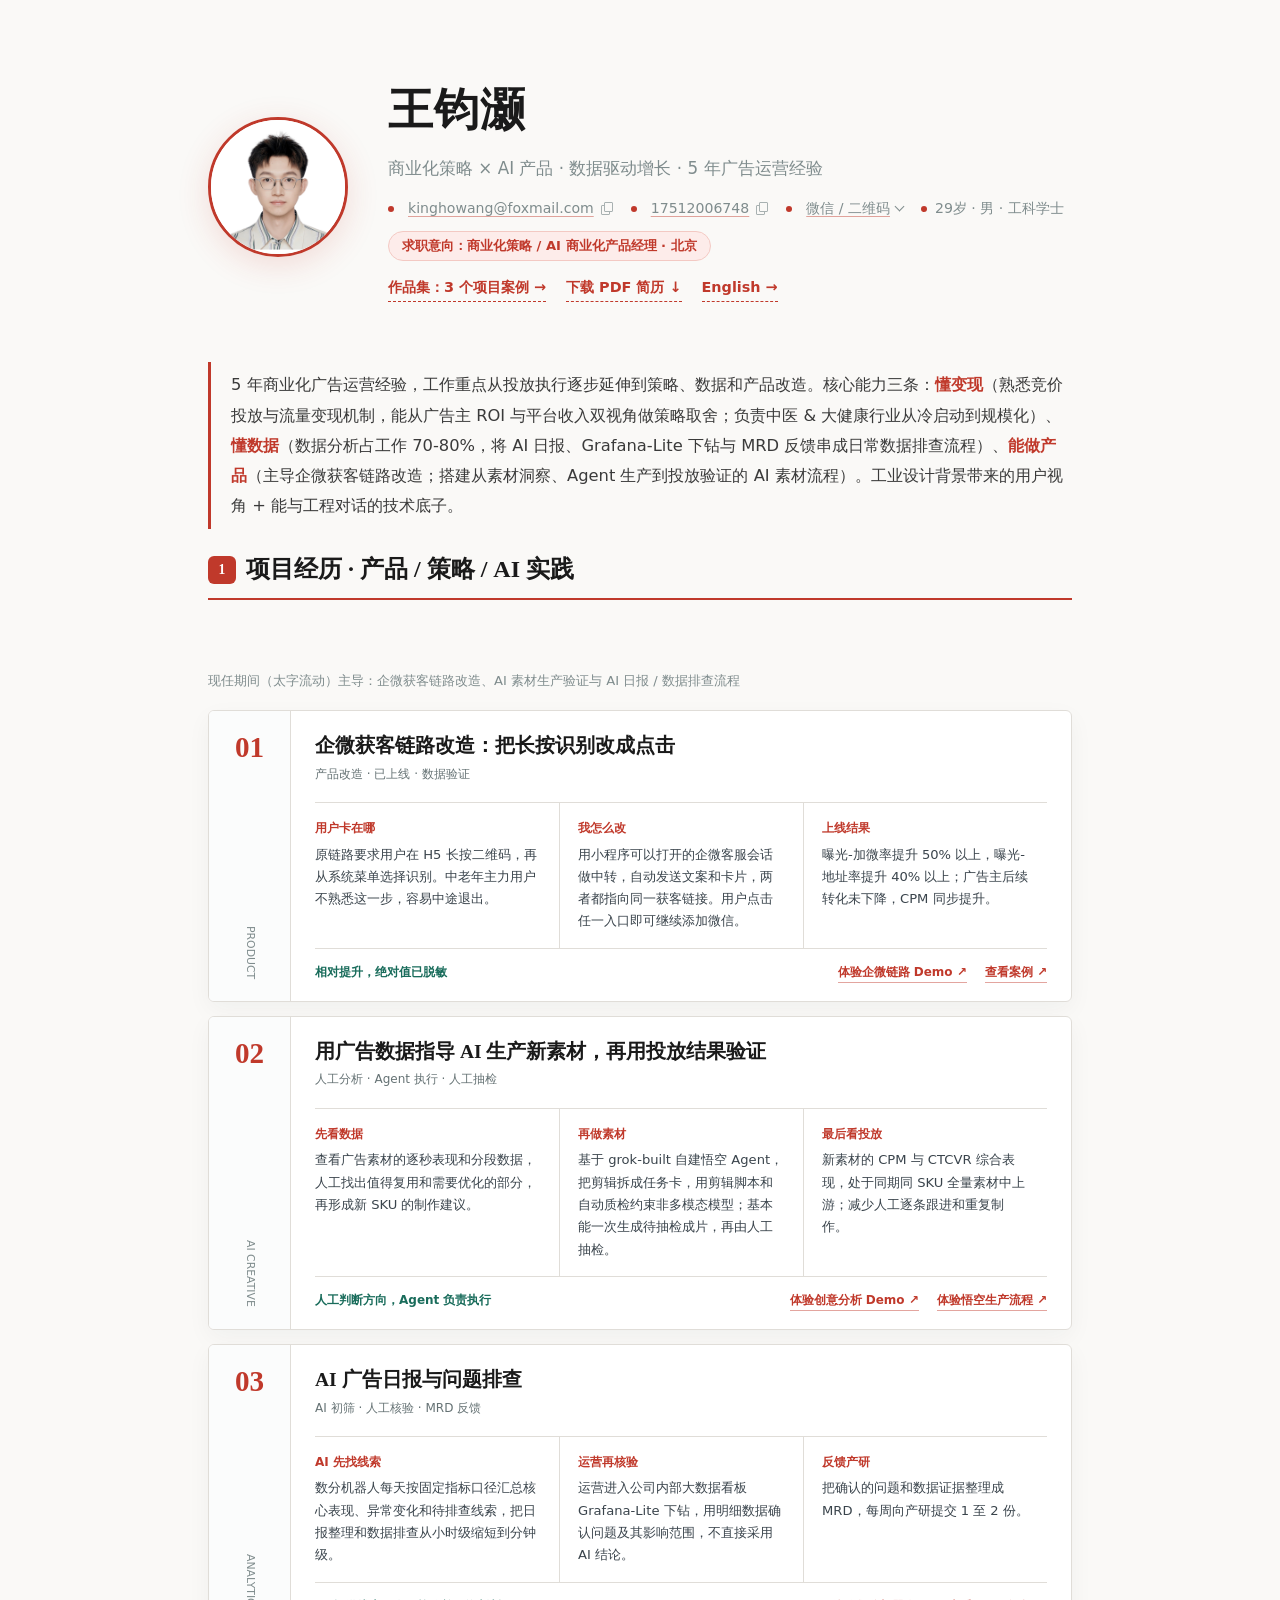
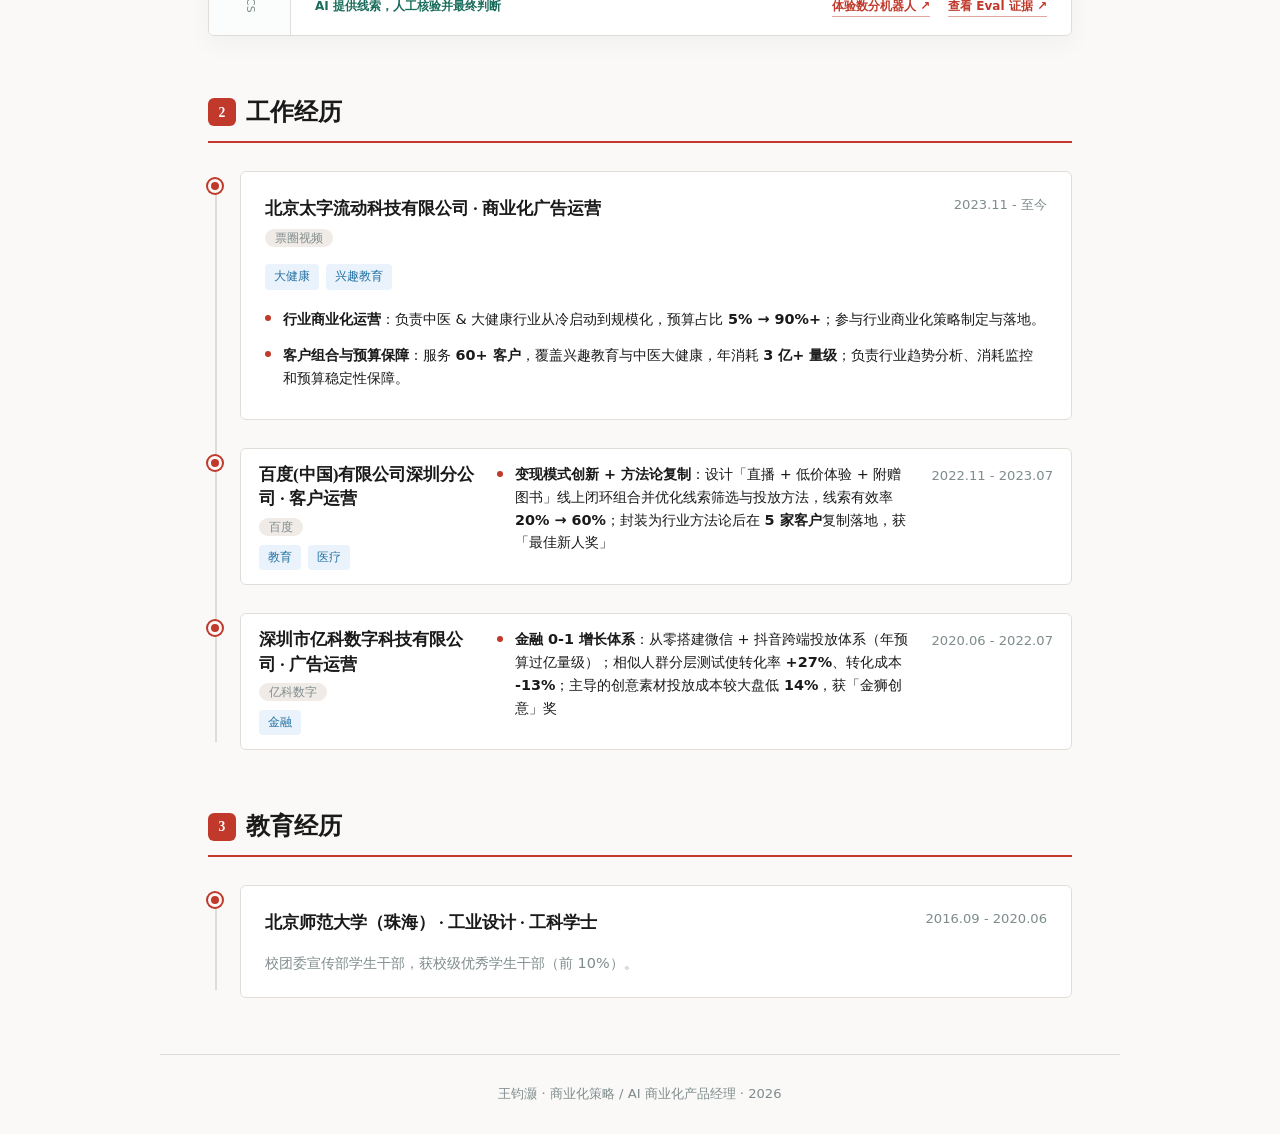
==== commit a4c4ac96: "docs: align resume positioning and experience" ====
--- a/index.html
+++ b/index.html
@@ -4,12 +4,12 @@
   <meta charset="UTF-8">
   <meta name="viewport" content="width=device-width,initial-scale=1.0">
   <title>王钧灏 - 商业化策略 / AI 商业化产品经理</title>
-  <meta name="description" content="王钧灏 · 商业化策略 / AI 商业化产品经理。5 年商业化操盘；主导企微获客链路改造，搭建 AI 素材生产与投放验证、AI 广告日报与数据排查流程。">
+  <meta name="description" content="王钧灏 · 商业化策略 / AI 商业化产品经理。5 年商业化广告运营经验；负责企微获客链路改造，搭建 AI 素材生产与投放验证、AI 广告日报与数据排查流程。">
   <link rel="icon" href="favicon.svg" type="image/svg+xml">
   <link rel="icon" href="favicon.png" type="image/png" sizes="256x256">
   <meta property="og:type" content="website">
   <meta property="og:title" content="王钧灏 · 商业化策略 / AI 商业化产品经理">
-  <meta property="og:description" content="懂变现 · 懂数据 · 能做产品。5 年商业化操盘 + 自建 AI/数据产品。">
+  <meta property="og:description" content="懂变现 · 懂数据 · 能做产品。5 年商业化广告运营经验。">
   <meta property="og:image" content="https://kinghowang.github.io/kingho-resume/og-image.png">
   <meta property="og:url" content="https://kinghowang.github.io/kingho-resume/">
   <meta name="twitter:card" content="summary_large_image">
@@ -31,7 +31,7 @@
   <div class="avatar-wrap"><img src="photo.jpg" alt="王钧灏"></div>
   <div class="hero-text">
     <h1>王钧灏</h1>
-    <p class="tagline">商业化策略 × AI 产品 · 数据驱动增长 · 5 年商业化操盘</p>
+    <p class="tagline">商业化策略 × AI 产品 · 数据驱动增长 · 5 年广告运营经验</p>
     <div class="contact-row">
       <button type="button" class="contact-copy" data-testid="contact-email" data-copy-value="kinghowang@foxmail.com" data-copy-done="邮箱已复制" data-copy-fail="复制失败，请手动复制" aria-label="复制邮箱 kinghowang@foxmail.com"><span>kinghowang@foxmail.com</span><span class="copy-icon" aria-hidden="true"></span></button>
       <button type="button" class="contact-copy" data-testid="contact-phone" data-copy-value="17512006748" data-copy-done="电话已复制" data-copy-fail="复制失败，请手动复制" aria-label="复制电话 17512006748"><span>17512006748</span><span class="copy-icon" aria-hidden="true"></span></button>
@@ -41,7 +41,7 @@
     <div class="contact-copy-status" data-testid="contact-copy-status" role="status" aria-live="polite" aria-atomic="true" hidden></div>
     <span class="intent">求职意向：商业化策略 / AI 商业化产品经理 · 北京</span>
     <div class="hero-links">
-      <a class="hero-cta" href="cases.html">作品集：5 个在线 Demo →</a>
+      <a class="hero-cta" href="cases.html">作品集：3 个项目案例 →</a>
       <a class="hero-cta" href="kingho-resume-ai-pm.pdf" download="王钧灏-商业化产品经理-简历.pdf">下载 PDF 简历 ↓</a>
       <a class="hero-cta" href="en.html">English →</a>
     </div>
@@ -62,7 +62,7 @@
 
 
 <div class="lead">
-  <p>5 年商业化广告操盘者。核心能力三条：<strong>懂变现</strong>（熟悉竞价投放与流量变现机制，能从广告主 ROI 与平台收入双视角做策略取舍；主导中医 &amp; 大健康行业从冷启动到规模化）、<strong>懂数据</strong>（数据分析占工作 70-80%，将 AI 日报、Grafana-Lite 下钻与 MRD 反馈串成日常数据排查流程）、<strong>能做产品</strong>（主导企微获客链路改造；搭建从素材洞察、Agent 生产到投放验证的 AI 素材流程）。工业设计背景带来的用户视角 + 能与工程对话的技术底子。</p>
+  <p>5 年商业化广告运营经验，工作重点从投放执行逐步延伸到策略、数据和产品改造。核心能力三条：<strong>懂变现</strong>（熟悉竞价投放与流量变现机制，能从广告主 ROI 与平台收入双视角做策略取舍；负责中医 &amp; 大健康行业从冷启动到规模化）、<strong>懂数据</strong>（数据分析占工作 70-80%，将 AI 日报、Grafana-Lite 下钻与 MRD 反馈串成日常数据排查流程）、<strong>能做产品</strong>（主导企微获客链路改造；搭建从素材洞察、Agent 生产到投放验证的 AI 素材流程）。工业设计背景带来的用户视角 + 能与工程对话的技术底子。</p>
 </div>
 
 <!-- 1. 产品 / 机制改造与 AI 实践 -->
@@ -120,9 +120,8 @@
         <div class="tl-header"><div><h3>北京太字流动科技有限公司 · 商业化广告运营</h3><span class="company-tag">票圈视频</span></div><span class="date-tag">2023.11 - 至今</span></div>
         <div class="tags"><span class="tag tag-ind">大健康</span><span class="tag tag-ind">兴趣教育</span></div>
         <ul class="tl-list">
-          <li><strong>行业变现操盘</strong>：主导中医 &amp; 大健康行业从冷启动到规模化（预算占比 <strong>5% → 90%+</strong>），参与行业商业化策略制定；服务 <strong>60+ 客户</strong>、年消耗 <strong>3 亿+ 量级</strong></li>
-          <li><strong>数据驱动决策</strong>：数据分析占工作 <strong>70-80%</strong>，自建取数与财务对账工具统一 <strong>55 维度 / 32 指标</strong>口径（跨财务 / 工程对齐，拦下映射放大 <strong>25×</strong> 等金额级错误），以归因 / 实验 / 复盘驱动策略迭代</li>
-          <li><strong>素材与链路策略</strong>：建立「定向 × 素材」可复用测试框架，CTCVR <strong>+47%</strong>；主导自建站链路接入并跑通 A/B，CTCVR 再提升 5-10%</li>
+          <li><strong>行业商业化运营</strong>：负责中医 &amp; 大健康行业从冷启动到规模化，预算占比 <strong>5% → 90%+</strong>；参与行业商业化策略制定与落地。</li>
+          <li><strong>客户组合与预算保障</strong>：服务 <strong>60+ 客户</strong>，覆盖兴趣教育与中医大健康，年消耗 <strong>3 亿+ 量级</strong>；负责行业趋势分析、消耗监控和预算稳定性保障。</li>
         </ul>
       </div>
     </div>
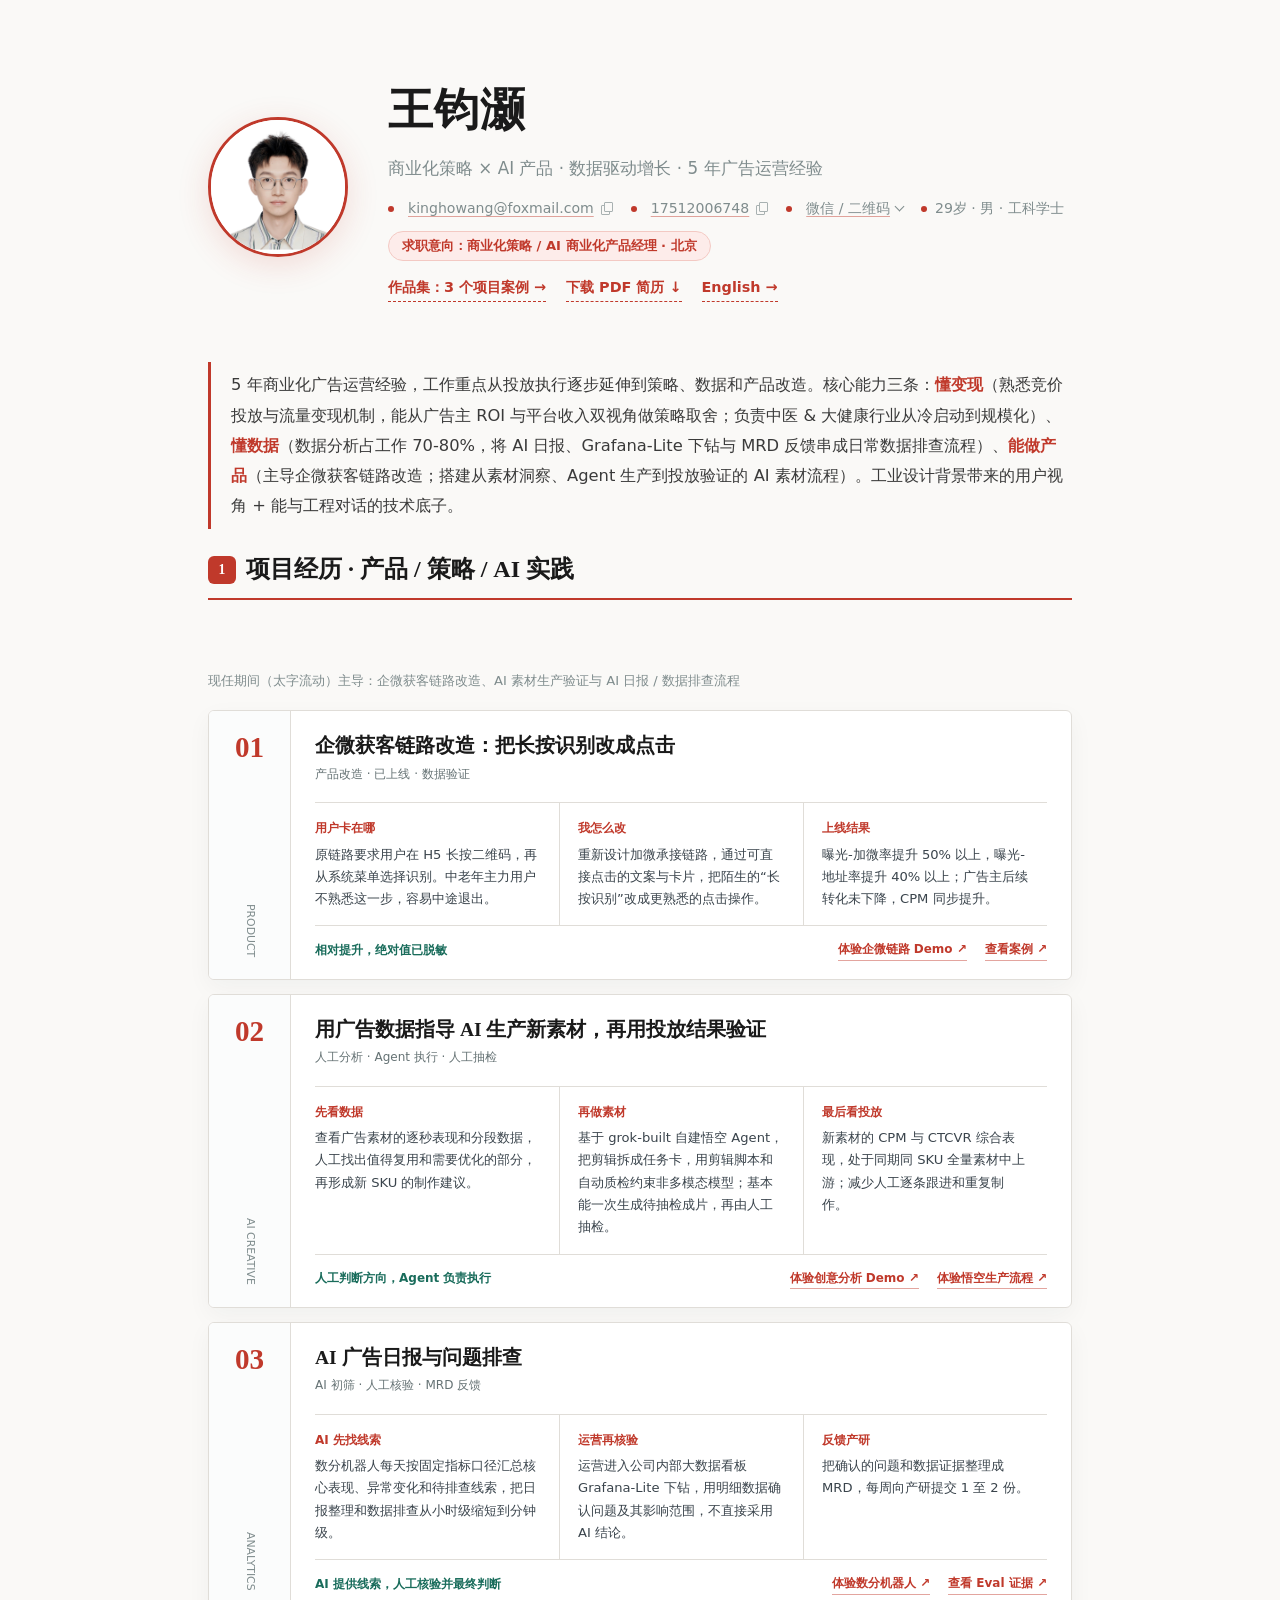
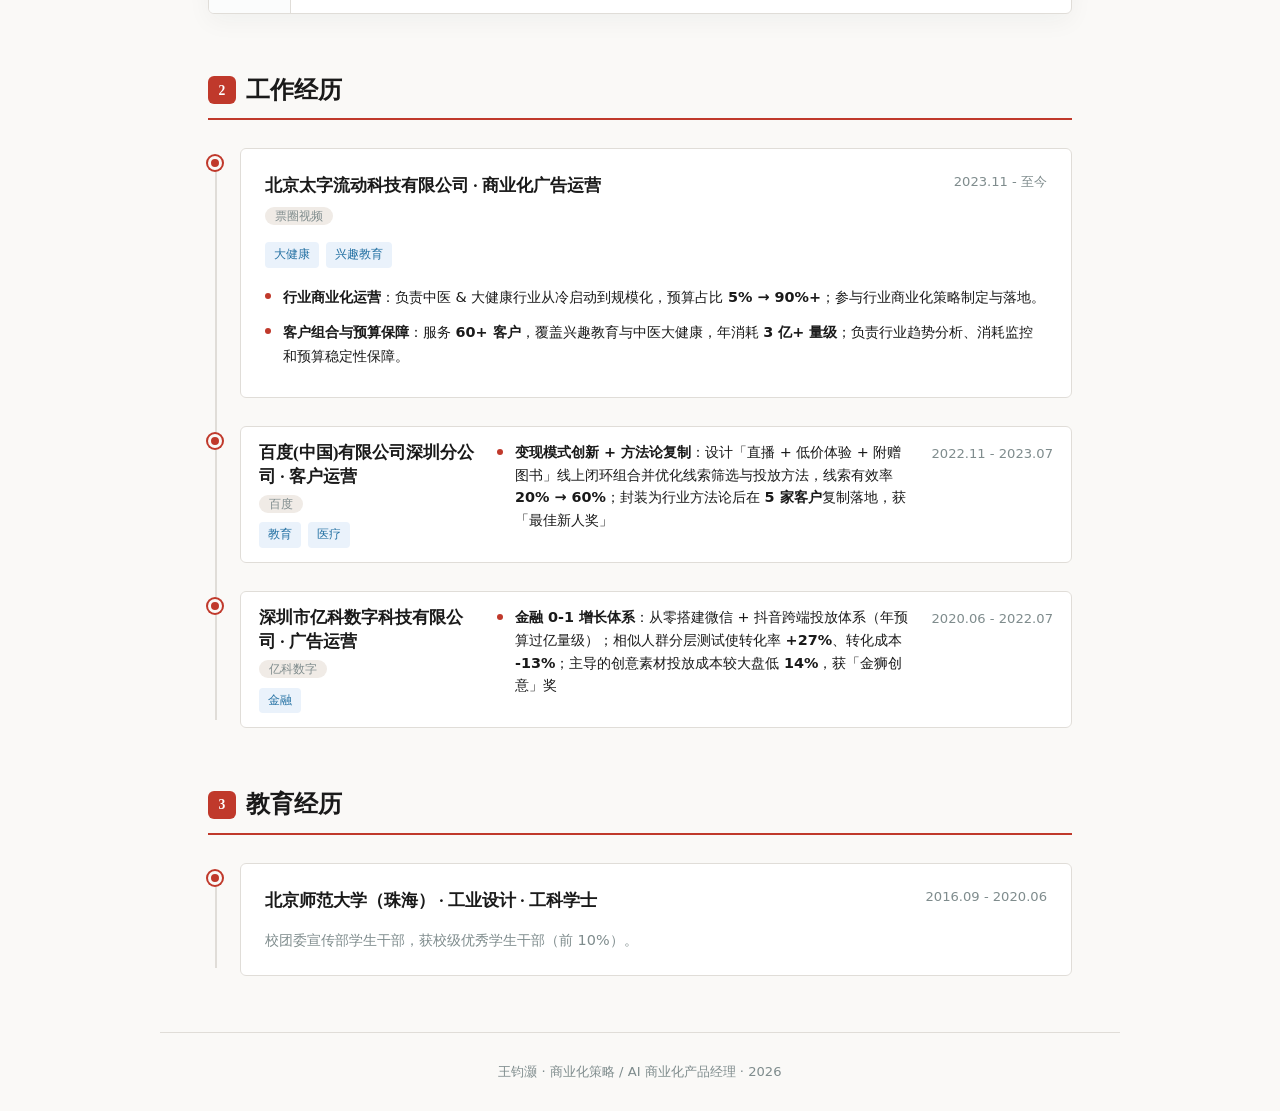
==== commit a2cbfbd1: "Sanitize public analytics demo" ====
--- a/index.html
+++ b/index.html
@@ -13,7 +13,7 @@
   <meta property="og:image" content="https://kinghowang.github.io/kingho-resume/og-image.png">
   <meta property="og:url" content="https://kinghowang.github.io/kingho-resume/">
   <meta name="twitter:card" content="summary_large_image">
-  <link rel="stylesheet" href="style.css">
+  <link rel="stylesheet" href="style.css?v=20260820-contact-copy">
   <style>
     .hero-links{margin-top:14px;display:flex;flex-wrap:wrap;gap:20px}
     .hero-cta{font-size:.9rem;color:var(--accent);text-decoration:none;font-weight:600;border-bottom:1px dashed var(--accent);padding-bottom:2px}
@@ -78,7 +78,7 @@
         <header class="resume-project__header"><h3>企微获客链路改造：把长按识别改成点击</h3><p class="resume-project__meta">产品改造 · 已上线 · 数据验证</p></header>
         <div class="resume-project__steps">
           <section class="resume-project__step"><h4>用户卡在哪</h4><p>原链路要求用户在 H5 长按二维码，再从系统菜单选择识别。中老年主力用户不熟悉这一步，容易中途退出。</p></section>
-          <section class="resume-project__step"><h4>我怎么改</h4><p>用小程序可以打开的企微客服会话做中转，自动发送文案和卡片，两者都指向同一获客链接。用户点击任一入口即可继续添加微信。</p></section>
+          <section class="resume-project__step"><h4>我怎么改</h4><p>重新设计加微承接链路，通过可直接点击的文案与卡片，把陌生的“长按识别”改成更熟悉的点击操作。</p></section>
           <section class="resume-project__step"><h4>上线结果</h4><p>曝光-加微率提升 50% 以上，曝光-地址率提升 40% 以上；广告主后续转化未下降，CPM 同步提升。</p></section>
         </div>
         <footer class="resume-project__footer"><p class="resume-project__boundary">相对提升，绝对值已脱敏</p><div class="project-links"><a class="project-link" href="demo-wecom-flow.html">体验企微链路 Demo</a><a class="project-link" href="cases.html#case-lianlu">查看案例</a></div></footer>
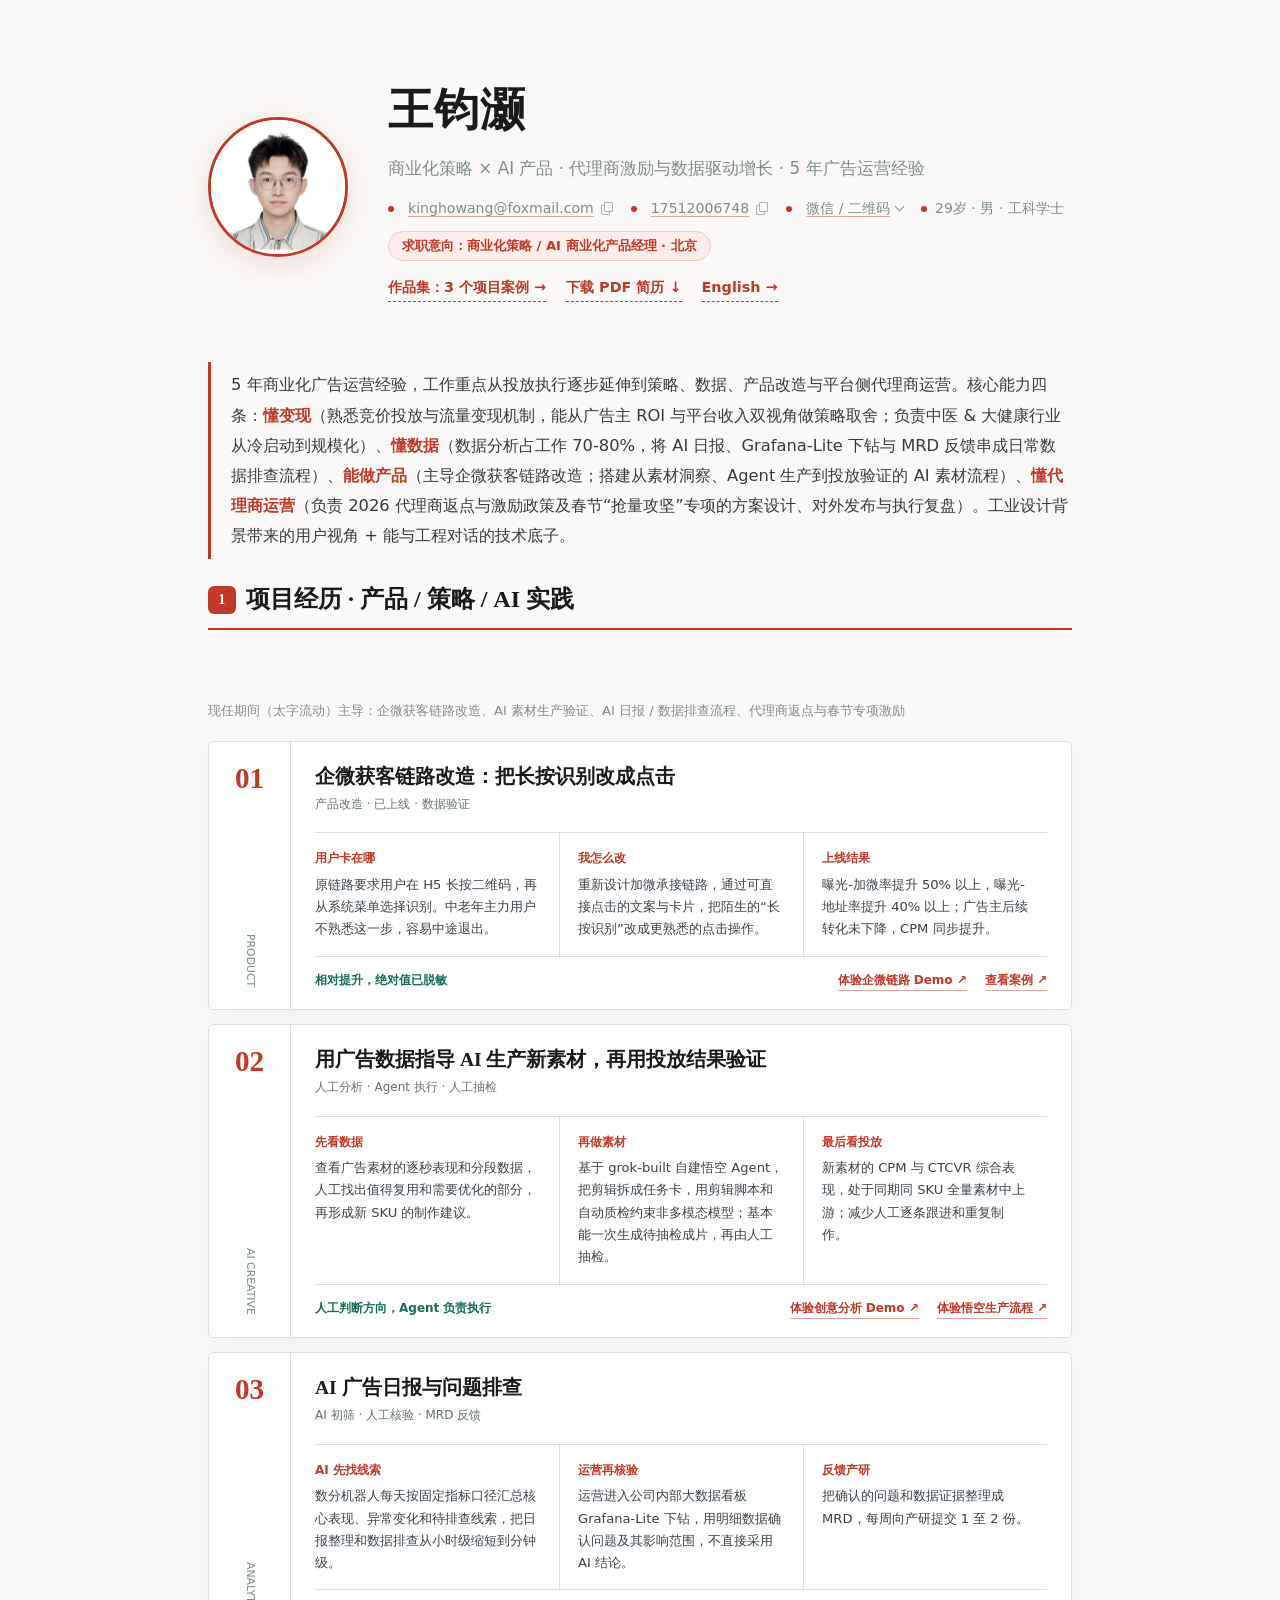
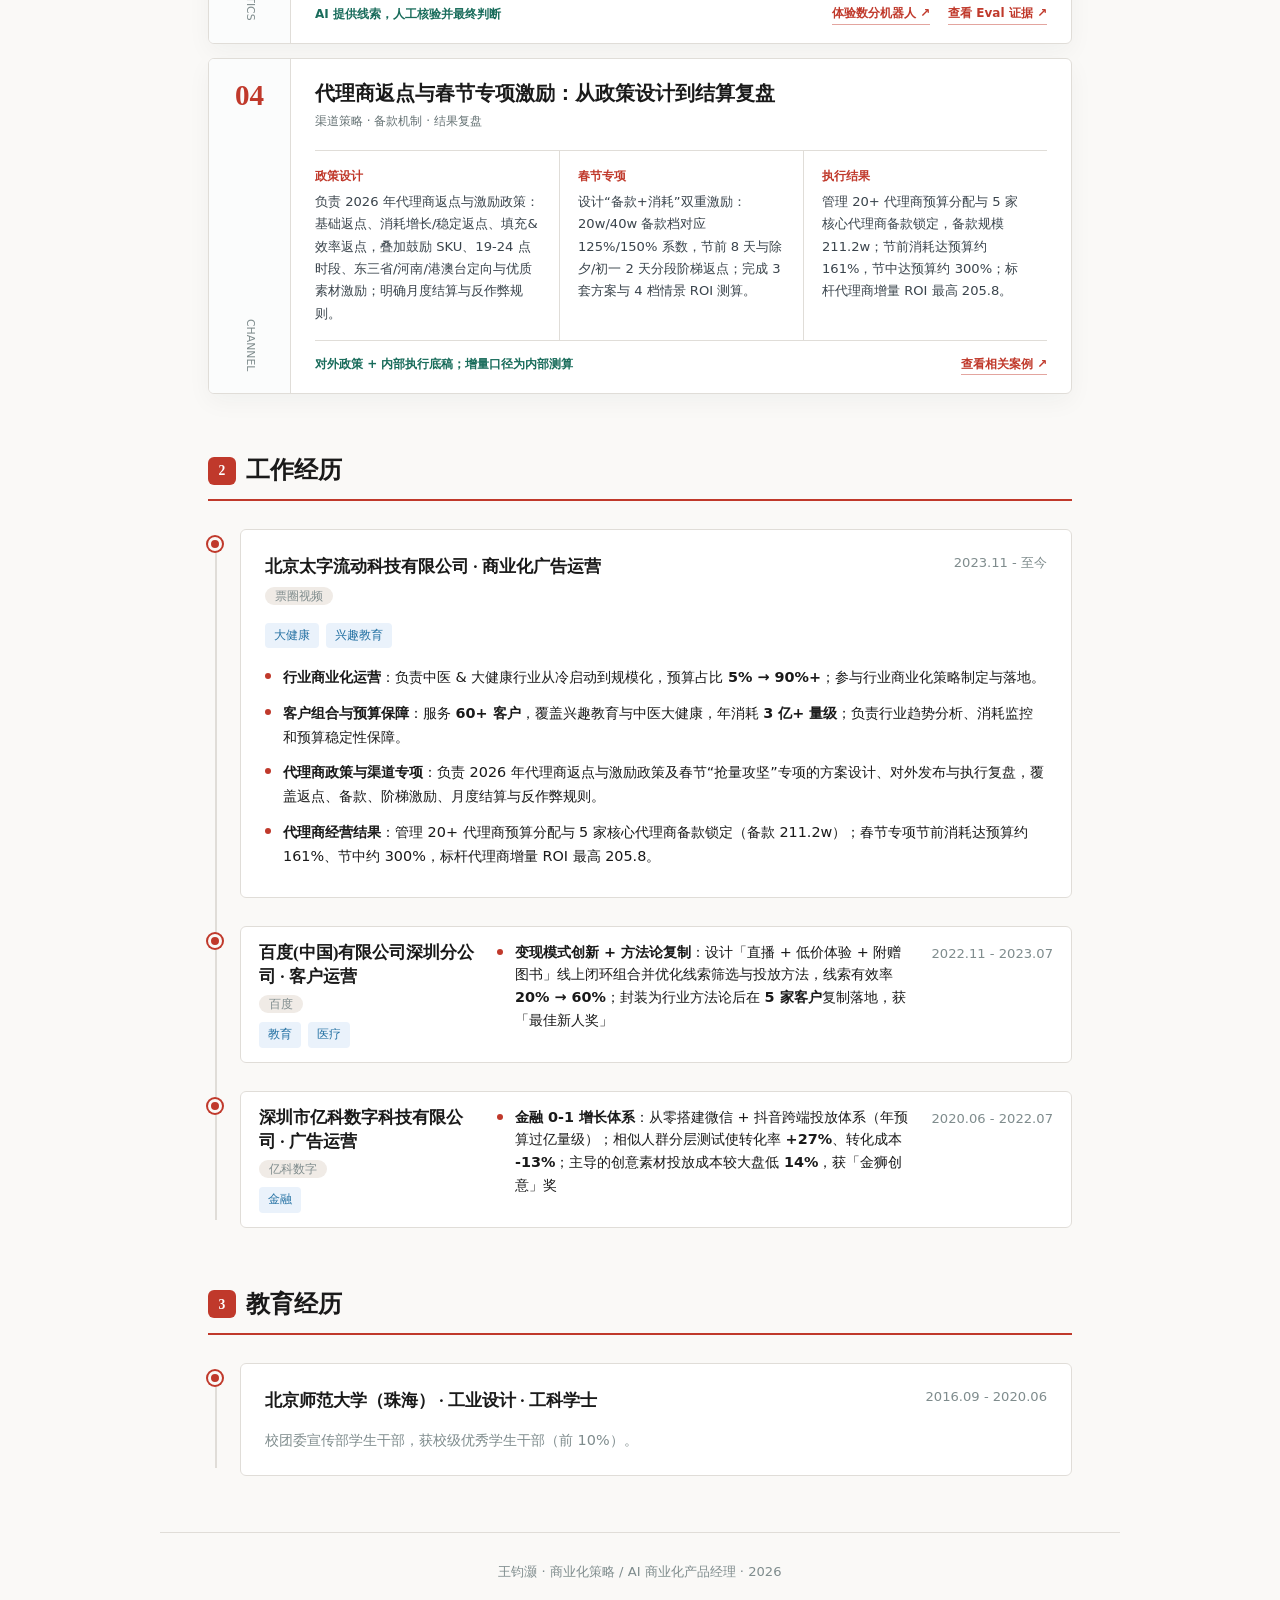
==== commit 68721f18: "Add agency rebate and Spring Festival channel ops evidence" ====
--- a/index.html
+++ b/index.html
@@ -4,12 +4,12 @@
   <meta charset="UTF-8">
   <meta name="viewport" content="width=device-width,initial-scale=1.0">
   <title>王钧灏 - 商业化策略 / AI 商业化产品经理</title>
-  <meta name="description" content="王钧灏 · 商业化策略 / AI 商业化产品经理。5 年商业化广告运营经验；负责企微获客链路改造，搭建 AI 素材生产与投放验证、AI 广告日报与数据排查流程。">
+  <meta name="description" content="王钧灏 · 商业化策略 / AI 商业化产品经理。5 年商业化广告运营经验；负责企微获客链路改造、AI 素材生产与投放验证、AI 广告日报与数据排查流程，并补齐平台侧代理商返点/激励政策与春节专项操盘。">
   <link rel="icon" href="favicon.svg" type="image/svg+xml">
   <link rel="icon" href="favicon.png" type="image/png" sizes="256x256">
   <meta property="og:type" content="website">
   <meta property="og:title" content="王钧灏 · 商业化策略 / AI 商业化产品经理">
-  <meta property="og:description" content="懂变现 · 懂数据 · 能做产品。5 年商业化广告运营经验。">
+  <meta property="og:description" content="懂变现 · 懂数据 · 能做产品 · 懂代理商激励。5 年商业化广告运营经验。">
   <meta property="og:image" content="https://kinghowang.github.io/kingho-resume/og-image.png">
   <meta property="og:url" content="https://kinghowang.github.io/kingho-resume/">
   <meta name="twitter:card" content="summary_large_image">
@@ -31,7 +31,7 @@
   <div class="avatar-wrap"><img src="photo.jpg" alt="王钧灏"></div>
   <div class="hero-text">
     <h1>王钧灏</h1>
-    <p class="tagline">商业化策略 × AI 产品 · 数据驱动增长 · 5 年广告运营经验</p>
+    <p class="tagline">商业化策略 × AI 产品 · 代理商激励与数据驱动增长 · 5 年广告运营经验</p>
     <div class="contact-row">
       <button type="button" class="contact-copy" data-testid="contact-email" data-copy-value="kinghowang@foxmail.com" data-copy-done="邮箱已复制" data-copy-fail="复制失败，请手动复制" aria-label="复制邮箱 kinghowang@foxmail.com"><span>kinghowang@foxmail.com</span><span class="copy-icon" aria-hidden="true"></span></button>
       <button type="button" class="contact-copy" data-testid="contact-phone" data-copy-value="17512006748" data-copy-done="电话已复制" data-copy-fail="复制失败，请手动复制" aria-label="复制电话 17512006748"><span>17512006748</span><span class="copy-icon" aria-hidden="true"></span></button>
@@ -62,14 +62,14 @@
 
 
 <div class="lead">
-  <p>5 年商业化广告运营经验，工作重点从投放执行逐步延伸到策略、数据和产品改造。核心能力三条：<strong>懂变现</strong>（熟悉竞价投放与流量变现机制，能从广告主 ROI 与平台收入双视角做策略取舍；负责中医 &amp; 大健康行业从冷启动到规模化）、<strong>懂数据</strong>（数据分析占工作 70-80%，将 AI 日报、Grafana-Lite 下钻与 MRD 反馈串成日常数据排查流程）、<strong>能做产品</strong>（主导企微获客链路改造；搭建从素材洞察、Agent 生产到投放验证的 AI 素材流程）。工业设计背景带来的用户视角 + 能与工程对话的技术底子。</p>
+  <p>5 年商业化广告运营经验，工作重点从投放执行逐步延伸到策略、数据、产品改造与平台侧代理商运营。核心能力四条：<strong>懂变现</strong>（熟悉竞价投放与流量变现机制，能从广告主 ROI 与平台收入双视角做策略取舍；负责中医 &amp; 大健康行业从冷启动到规模化）、<strong>懂数据</strong>（数据分析占工作 70-80%，将 AI 日报、Grafana-Lite 下钻与 MRD 反馈串成日常数据排查流程）、<strong>能做产品</strong>（主导企微获客链路改造；搭建从素材洞察、Agent 生产到投放验证的 AI 素材流程）、<strong>懂代理商运营</strong>（负责 2026 代理商返点与激励政策及春节“抢量攻坚”专项的方案设计、对外发布与执行复盘）。工业设计背景带来的用户视角 + 能与工程对话的技术底子。</p>
 </div>
 
 <!-- 1. 产品 / 机制改造与 AI 实践 -->
 <section class="section" data-reveal>
   <h2 class="section-title"><span class="icon">1</span>项目经历 · 产品 / 策略 / AI 实践</h2>
 </section>
-<div class="sec-note">现任期间（太字流动）主导：企微获客链路改造、AI 素材生产验证与 AI 日报 / 数据排查流程</div>
+<div class="sec-note">现任期间（太字流动）主导：企微获客链路改造、AI 素材生产验证、AI 日报 / 数据排查流程、代理商返点与春节专项激励</div>
 <section class="section" data-reveal style="padding-top:0">
   <div class="resume-project-list">
     <article class="resume-project">
@@ -106,6 +106,18 @@
           <section class="resume-project__step"><h4>反馈产研</h4><p>把确认的问题和数据证据整理成 MRD，每周向产研提交 1 至 2 份。</p></section>
         </div>
         <footer class="resume-project__footer"><p class="resume-project__boundary">AI 提供线索，人工核验并最终判断</p><div class="project-links"><a class="project-link" href="demo-shufen.html">体验数分机器人</a><a class="project-link" href="demo-eval.html">查看 Eval 证据</a></div></footer>
+      </div>
+    </article>
+    <article class="resume-project">
+      <div class="resume-project__rail" aria-hidden="true"><strong>04</strong><span>CHANNEL</span></div>
+      <div class="resume-project__main">
+        <header class="resume-project__header"><h3>代理商返点与春节专项激励：从政策设计到结算复盘</h3><p class="resume-project__meta">渠道策略 · 备款机制 · 结果复盘</p></header>
+        <div class="resume-project__steps">
+          <section class="resume-project__step"><h4>政策设计</h4><p>负责 2026 年代理商返点与激励政策：基础返点、消耗增长/稳定返点、填充&amp;效率返点，叠加鼓励 SKU、19-24 点时段、东三省/河南/港澳台定向与优质素材激励；明确月度结算与反作弊规则。</p></section>
+          <section class="resume-project__step"><h4>春节专项</h4><p>设计“备款+消耗”双重激励：20w/40w 备款档对应 125%/150% 系数，节前 8 天与除夕/初一 2 天分段阶梯返点；完成 3 套方案与 4 档情景 ROI 测算。</p></section>
+          <section class="resume-project__step"><h4>执行结果</h4><p>管理 20+ 代理商预算分配与 5 家核心代理商备款锁定，备款规模 211.2w；节前消耗达预算约 161%，节中达预算约 300%；标杆代理商增量 ROI 最高 205.8。</p></section>
+        </div>
+        <footer class="resume-project__footer"><p class="resume-project__boundary">对外政策 + 内部执行底稿；增量口径为内部测算</p><div class="project-links"><a class="project-link" href="cases.html#case-lianlu">查看相关案例</a></div></footer>
       </div>
     </article>
   </div>
@@ -122,6 +134,8 @@
         <ul class="tl-list">
           <li><strong>行业商业化运营</strong>：负责中医 &amp; 大健康行业从冷启动到规模化，预算占比 <strong>5% → 90%+</strong>；参与行业商业化策略制定与落地。</li>
           <li><strong>客户组合与预算保障</strong>：服务 <strong>60+ 客户</strong>，覆盖兴趣教育与中医大健康，年消耗 <strong>3 亿+ 量级</strong>；负责行业趋势分析、消耗监控和预算稳定性保障。</li>
+          <li><strong>代理商政策与渠道专项</strong>：负责 2026 年代理商返点与激励政策及春节“抢量攻坚”专项的方案设计、对外发布与执行复盘，覆盖返点、备款、阶梯激励、月度结算与反作弊规则。</li>
+          <li><strong>代理商经营结果</strong>：管理 20+ 代理商预算分配与 5 家核心代理商备款锁定（备款 211.2w）；春节专项节前消耗达预算约 161%、节中约 300%，标杆代理商增量 ROI 最高 205.8。</li>
         </ul>
       </div>
     </div>
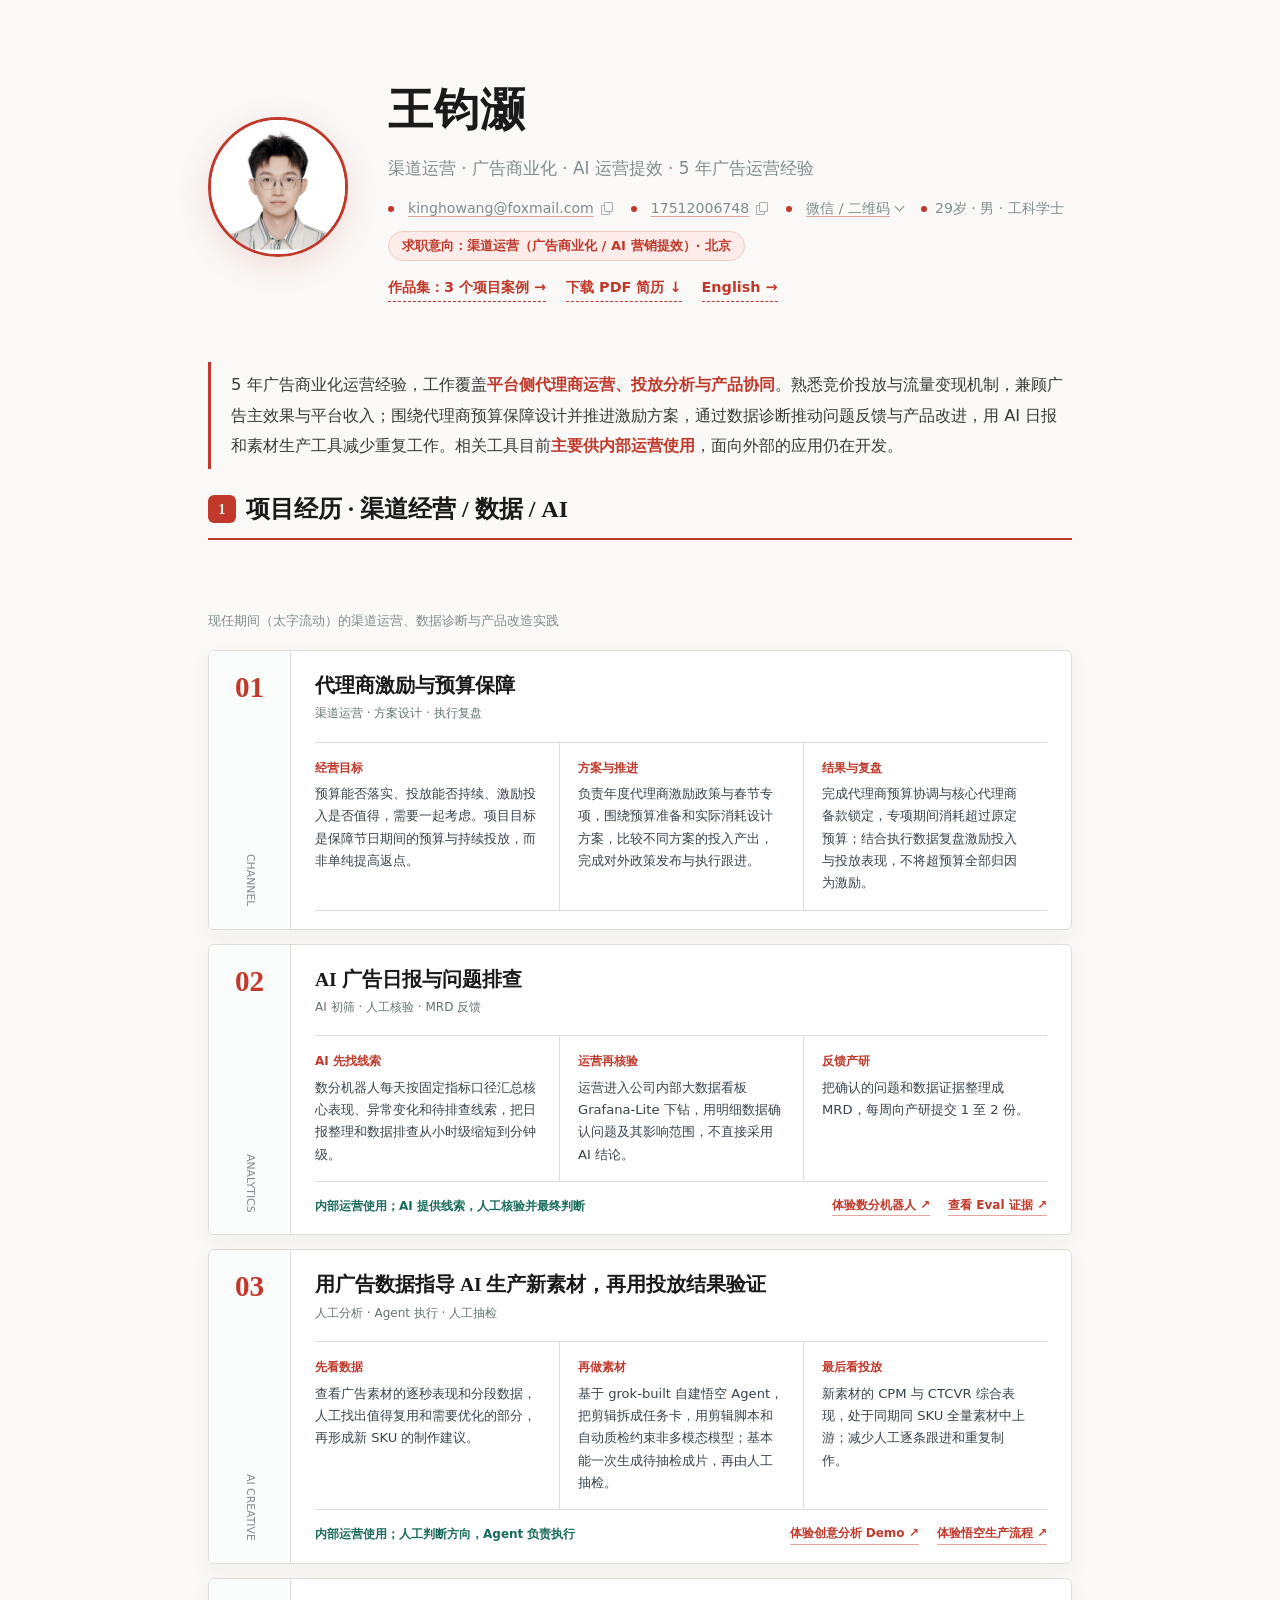
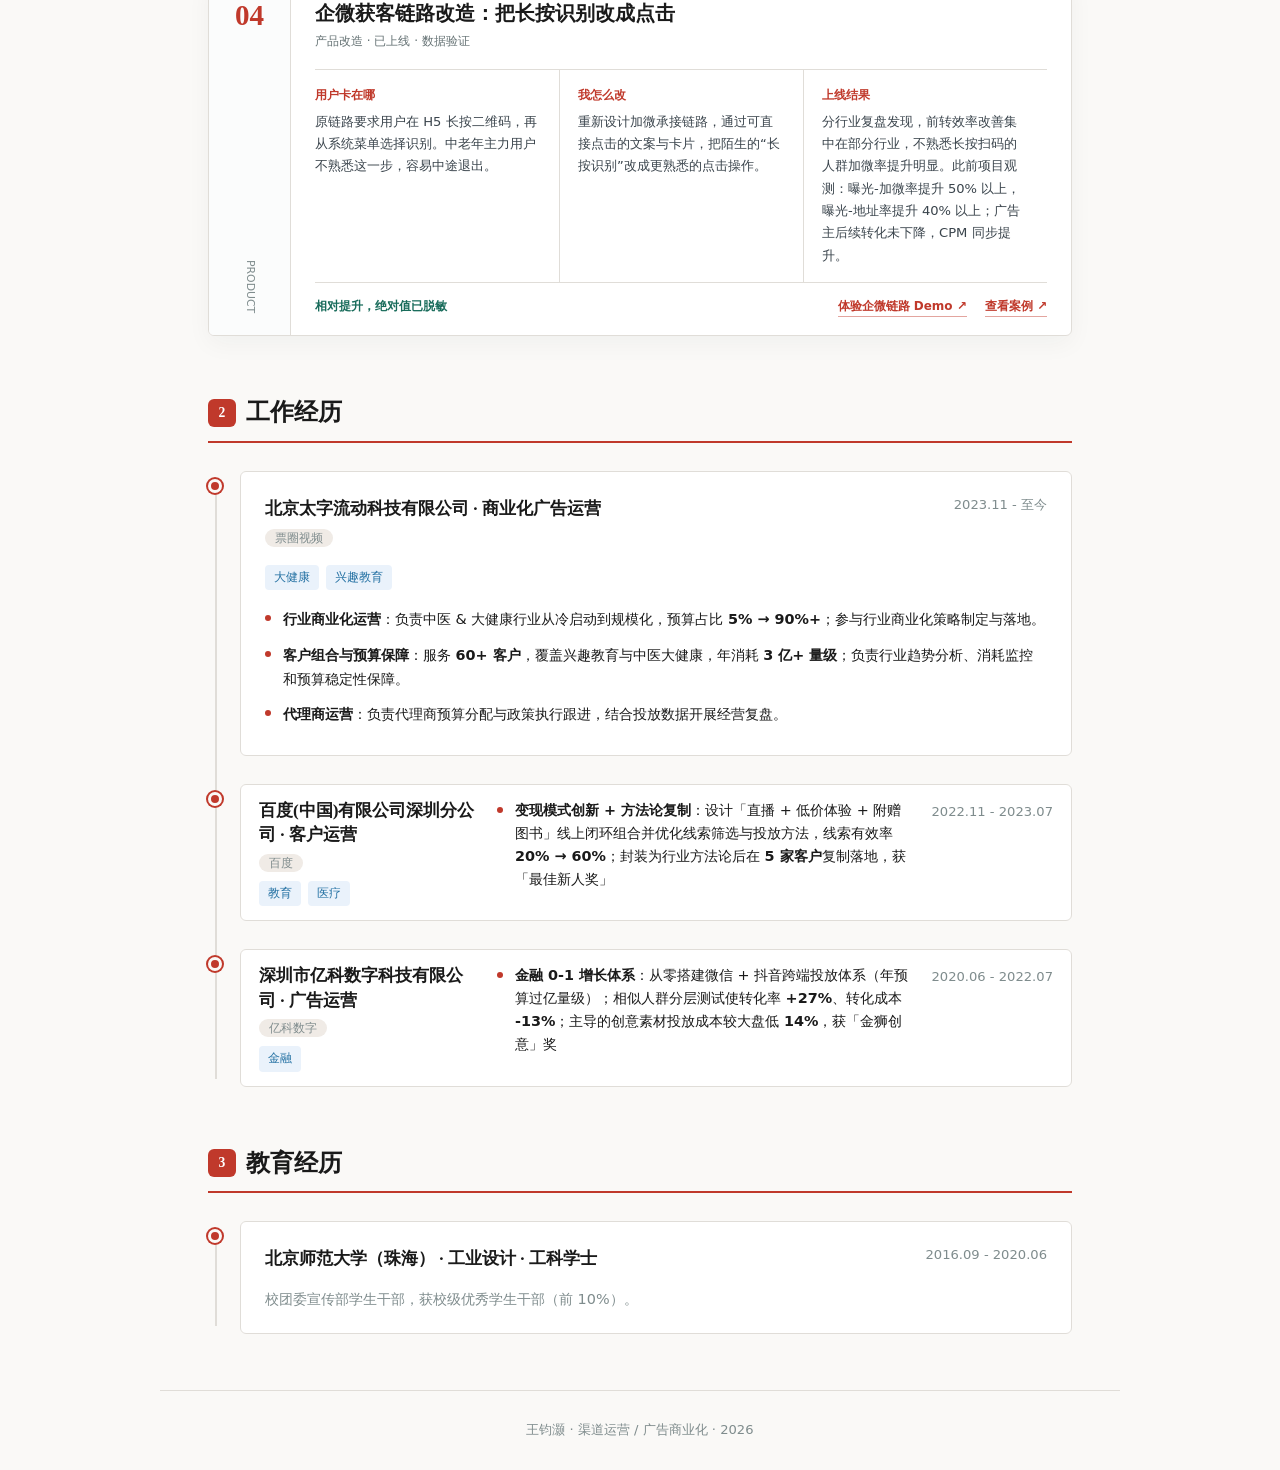
==== commit cb471fc2: "Publish channel-focused resume and source-aware demo navigation" ====
--- a/index.html
+++ b/index.html
@@ -3,17 +3,18 @@
 <head>
   <meta charset="UTF-8">
   <meta name="viewport" content="width=device-width,initial-scale=1.0">
-  <title>王钧灏 - 商业化策略 / AI 商业化产品经理</title>
-  <meta name="description" content="王钧灏 · 商业化策略 / AI 商业化产品经理。5 年商业化广告运营经验；负责企微获客链路改造、AI 素材生产与投放验证、AI 广告日报与数据排查流程，并补齐平台侧代理商返点/激励政策与春节专项操盘。">
+  <title>王钧灏 - 渠道运营 / 广告商业化</title>
+  <meta name="description" content="王钧灏 · 渠道运营 / 广告商业化。5 年广告运营经验，涵盖代理商激励与预算保障、AI 广告日报与问题排查、AI 素材生产及企微获客链路改造。AI 工具主要供内部运营使用，外部应用仍在开发。">
   <link rel="icon" href="favicon.svg" type="image/svg+xml">
   <link rel="icon" href="favicon.png" type="image/png" sizes="256x256">
   <meta property="og:type" content="website">
-  <meta property="og:title" content="王钧灏 · 商业化策略 / AI 商业化产品经理">
-  <meta property="og:description" content="懂变现 · 懂数据 · 能做产品 · 懂代理商激励。5 年商业化广告运营经验。">
+  <meta property="og:title" content="王钧灏 · 渠道运营 / 广告商业化">
+  <meta property="og:description" content="5 年广告运营经验：代理商激励与预算保障、投放数据诊断、产品协同与 AI 运营提效。">
   <meta property="og:image" content="https://kinghowang.github.io/kingho-resume/og-image.png">
   <meta property="og:url" content="https://kinghowang.github.io/kingho-resume/">
   <meta name="twitter:card" content="summary_large_image">
-  <link rel="stylesheet" href="style.css?v=20260820-contact-copy">
+  <link rel="stylesheet" href="style.css?v=20261104-contact-alignment">
+  <script src="demo-nav.js" defer></script>
   <style>
     .hero-links{margin-top:14px;display:flex;flex-wrap:wrap;gap:20px}
     .hero-cta{font-size:.9rem;color:var(--accent);text-decoration:none;font-weight:600;border-bottom:1px dashed var(--accent);padding-bottom:2px}
@@ -31,7 +32,7 @@
   <div class="avatar-wrap"><img src="photo.jpg" alt="王钧灏"></div>
   <div class="hero-text">
     <h1>王钧灏</h1>
-    <p class="tagline">商业化策略 × AI 产品 · 代理商激励与数据驱动增长 · 5 年广告运营经验</p>
+    <p class="tagline">渠道运营 · 广告商业化 · AI 运营提效 · 5 年广告运营经验</p>
     <div class="contact-row">
       <button type="button" class="contact-copy" data-testid="contact-email" data-copy-value="kinghowang@foxmail.com" data-copy-done="邮箱已复制" data-copy-fail="复制失败，请手动复制" aria-label="复制邮箱 kinghowang@foxmail.com"><span>kinghowang@foxmail.com</span><span class="copy-icon" aria-hidden="true"></span></button>
       <button type="button" class="contact-copy" data-testid="contact-phone" data-copy-value="17512006748" data-copy-done="电话已复制" data-copy-fail="复制失败，请手动复制" aria-label="复制电话 17512006748"><span>17512006748</span><span class="copy-icon" aria-hidden="true"></span></button>
@@ -39,10 +40,10 @@
       <span>29岁 · 男 · 工科学士</span>
     </div>
     <div class="contact-copy-status" data-testid="contact-copy-status" role="status" aria-live="polite" aria-atomic="true" hidden></div>
-    <span class="intent">求职意向：商业化策略 / AI 商业化产品经理 · 北京</span>
+    <span class="intent">求职意向：渠道运营（广告商业化 / AI 营销提效）· 北京</span>
     <div class="hero-links">
       <a class="hero-cta" href="cases.html">作品集：3 个项目案例 →</a>
-      <a class="hero-cta" href="kingho-resume-ai-pm.pdf" download="王钧灏-商业化产品经理-简历.pdf">下载 PDF 简历 ↓</a>
+      <a class="hero-cta" href="kingho-resume-ai-pm.pdf" download="王钧灏-渠道运营-简历.pdf">下载 PDF 简历 ↓</a>
       <a class="hero-cta" href="en.html">English →</a>
     </div>
   </div>
@@ -62,30 +63,41 @@
 
 
 <div class="lead">
-  <p>5 年商业化广告运营经验，工作重点从投放执行逐步延伸到策略、数据、产品改造与平台侧代理商运营。核心能力四条：<strong>懂变现</strong>（熟悉竞价投放与流量变现机制，能从广告主 ROI 与平台收入双视角做策略取舍；负责中医 &amp; 大健康行业从冷启动到规模化）、<strong>懂数据</strong>（数据分析占工作 70-80%，将 AI 日报、Grafana-Lite 下钻与 MRD 反馈串成日常数据排查流程）、<strong>能做产品</strong>（主导企微获客链路改造；搭建从素材洞察、Agent 生产到投放验证的 AI 素材流程）、<strong>懂代理商运营</strong>（负责 2026 代理商返点与激励政策及春节“抢量攻坚”专项的方案设计、对外发布与执行复盘）。工业设计背景带来的用户视角 + 能与工程对话的技术底子。</p>
+  <p>5 年广告商业化运营经验，工作覆盖<strong>平台侧代理商运营、投放分析与产品协同</strong>。熟悉竞价投放与流量变现机制，兼顾广告主效果与平台收入；围绕代理商预算保障设计并推进激励方案，通过数据诊断推动问题反馈与产品改进，用 AI 日报和素材生产工具减少重复工作。相关工具目前<strong>主要供内部运营使用</strong>，面向外部的应用仍在开发。</p>
 </div>
 
-<!-- 1. 产品 / 机制改造与 AI 实践 -->
+<!-- 1. 渠道运营、数据诊断与 AI 实践 -->
 <section class="section" data-reveal>
-  <h2 class="section-title"><span class="icon">1</span>项目经历 · 产品 / 策略 / AI 实践</h2>
-</section>
-<div class="sec-note">现任期间（太字流动）主导：企微获客链路改造、AI 素材生产验证、AI 日报 / 数据排查流程、代理商返点与春节专项激励</div>
+  <h2 class="section-title"><span class="icon">1</span>项目经历 · 渠道经营 / 数据 / AI</h2>
+</section>
+<div class="sec-note">现任期间（太字流动）的渠道运营、数据诊断与产品改造实践</div>
 <section class="section" data-reveal style="padding-top:0">
   <div class="resume-project-list">
     <article class="resume-project">
-      <div class="resume-project__rail" aria-hidden="true"><strong>01</strong><span>PRODUCT</span></div>
-      <div class="resume-project__main">
-        <header class="resume-project__header"><h3>企微获客链路改造：把长按识别改成点击</h3><p class="resume-project__meta">产品改造 · 已上线 · 数据验证</p></header>
-        <div class="resume-project__steps">
-          <section class="resume-project__step"><h4>用户卡在哪</h4><p>原链路要求用户在 H5 长按二维码，再从系统菜单选择识别。中老年主力用户不熟悉这一步，容易中途退出。</p></section>
-          <section class="resume-project__step"><h4>我怎么改</h4><p>重新设计加微承接链路，通过可直接点击的文案与卡片，把陌生的“长按识别”改成更熟悉的点击操作。</p></section>
-          <section class="resume-project__step"><h4>上线结果</h4><p>曝光-加微率提升 50% 以上，曝光-地址率提升 40% 以上；广告主后续转化未下降，CPM 同步提升。</p></section>
-        </div>
-        <footer class="resume-project__footer"><p class="resume-project__boundary">相对提升，绝对值已脱敏</p><div class="project-links"><a class="project-link" href="demo-wecom-flow.html">体验企微链路 Demo</a><a class="project-link" href="cases.html#case-lianlu">查看案例</a></div></footer>
-      </div>
-    </article>
-    <article class="resume-project">
-      <div class="resume-project__rail" aria-hidden="true"><strong>02</strong><span>AI CREATIVE</span></div>
+      <div class="resume-project__rail" aria-hidden="true"><strong>01</strong><span>CHANNEL</span></div>
+      <div class="resume-project__main">
+        <header class="resume-project__header"><h3>代理商激励与预算保障</h3><p class="resume-project__meta">渠道运营 · 方案设计 · 执行复盘</p></header>
+        <div class="resume-project__steps">
+          <section class="resume-project__step"><h4>经营目标</h4><p>预算能否落实、投放能否持续、激励投入是否值得，需要一起考虑。项目目标是保障节日期间的预算与持续投放，而非单纯提高返点。</p></section>
+          <section class="resume-project__step"><h4>方案与推进</h4><p>负责年度代理商激励政策与春节专项，围绕预算准备和实际消耗设计方案，比较不同方案的投入产出，完成对外政策发布与执行跟进。</p></section>
+          <section class="resume-project__step"><h4>结果与复盘</h4><p>完成代理商预算协调与核心代理商备款锁定，专项期间消耗超过原定预算；结合执行数据复盘激励投入与投放表现，不将超预算全部归因为激励。</p></section>
+        </div>
+      </div>
+    </article>
+    <article class="resume-project" id="project-analytics">
+      <div class="resume-project__rail" aria-hidden="true"><strong>02</strong><span>ANALYTICS</span></div>
+      <div class="resume-project__main">
+        <header class="resume-project__header"><h3>AI 广告日报与问题排查</h3><p class="resume-project__meta">AI 初筛 · 人工核验 · MRD 反馈</p></header>
+        <div class="resume-project__steps">
+          <section class="resume-project__step"><h4>AI 先找线索</h4><p>数分机器人每天按固定指标口径汇总核心表现、异常变化和待排查线索，把日报整理和数据排查从小时级缩短到分钟级。</p></section>
+          <section class="resume-project__step"><h4>运营再核验</h4><p>运营进入公司内部大数据看板 Grafana-Lite 下钻，用明细数据确认问题及其影响范围，不直接采用 AI 结论。</p></section>
+          <section class="resume-project__step"><h4>反馈产研</h4><p>把确认的问题和数据证据整理成 MRD，每周向产研提交 1 至 2 份。</p></section>
+        </div>
+        <footer class="resume-project__footer"><p class="resume-project__boundary">内部运营使用；AI 提供线索，人工核验并最终判断</p><div class="project-links"><a class="project-link" href="demo-shufen.html?from=resume">体验数分机器人</a><a class="project-link" href="demo-eval.html?from=resume">查看 Eval 证据</a></div></footer>
+      </div>
+    </article>
+    <article class="resume-project" id="project-creative">
+      <div class="resume-project__rail" aria-hidden="true"><strong>03</strong><span>AI CREATIVE</span></div>
       <div class="resume-project__main">
         <header class="resume-project__header"><h3>用广告数据指导 AI 生产新素材，再用投放结果验证</h3><p class="resume-project__meta">人工分析 · Agent 执行 · 人工抽检</p></header>
         <div class="resume-project__steps">
@@ -93,31 +105,19 @@
           <section class="resume-project__step"><h4>再做素材</h4><p>基于 grok-built 自建悟空 Agent，把剪辑拆成任务卡，用剪辑脚本和自动质检约束非多模态模型；基本能一次生成待抽检成片，再由人工抽检。</p></section>
           <section class="resume-project__step"><h4>最后看投放</h4><p>新素材的 CPM 与 CTCVR 综合表现，处于同期同 SKU 全量素材中上游；减少人工逐条跟进和重复制作。</p></section>
         </div>
-        <footer class="resume-project__footer"><p class="resume-project__boundary">人工判断方向，Agent 负责执行</p><div class="project-links"><a class="project-link" href="demo-creative.html">体验创意分析 Demo</a><a class="project-link" href="demo-wukong.html">体验悟空生产流程</a></div></footer>
-      </div>
-    </article>
-    <article class="resume-project">
-      <div class="resume-project__rail" aria-hidden="true"><strong>03</strong><span>ANALYTICS</span></div>
-      <div class="resume-project__main">
-        <header class="resume-project__header"><h3>AI 广告日报与问题排查</h3><p class="resume-project__meta">AI 初筛 · 人工核验 · MRD 反馈</p></header>
-        <div class="resume-project__steps">
-          <section class="resume-project__step"><h4>AI 先找线索</h4><p>数分机器人每天按固定指标口径汇总核心表现、异常变化和待排查线索，把日报整理和数据排查从小时级缩短到分钟级。</p></section>
-          <section class="resume-project__step"><h4>运营再核验</h4><p>运营进入公司内部大数据看板 Grafana-Lite 下钻，用明细数据确认问题及其影响范围，不直接采用 AI 结论。</p></section>
-          <section class="resume-project__step"><h4>反馈产研</h4><p>把确认的问题和数据证据整理成 MRD，每周向产研提交 1 至 2 份。</p></section>
-        </div>
-        <footer class="resume-project__footer"><p class="resume-project__boundary">AI 提供线索，人工核验并最终判断</p><div class="project-links"><a class="project-link" href="demo-shufen.html">体验数分机器人</a><a class="project-link" href="demo-eval.html">查看 Eval 证据</a></div></footer>
-      </div>
-    </article>
-    <article class="resume-project">
-      <div class="resume-project__rail" aria-hidden="true"><strong>04</strong><span>CHANNEL</span></div>
-      <div class="resume-project__main">
-        <header class="resume-project__header"><h3>代理商返点与春节专项激励：从政策设计到结算复盘</h3><p class="resume-project__meta">渠道策略 · 备款机制 · 结果复盘</p></header>
-        <div class="resume-project__steps">
-          <section class="resume-project__step"><h4>政策设计</h4><p>负责 2026 年代理商返点与激励政策：基础返点、消耗增长/稳定返点、填充&amp;效率返点，叠加鼓励 SKU、19-24 点时段、东三省/河南/港澳台定向与优质素材激励；明确月度结算与反作弊规则。</p></section>
-          <section class="resume-project__step"><h4>春节专项</h4><p>设计“备款+消耗”双重激励：20w/40w 备款档对应 125%/150% 系数，节前 8 天与除夕/初一 2 天分段阶梯返点；完成 3 套方案与 4 档情景 ROI 测算。</p></section>
-          <section class="resume-project__step"><h4>执行结果</h4><p>管理 20+ 代理商预算分配与 5 家核心代理商备款锁定，备款规模 211.2w；节前消耗达预算约 161%，节中达预算约 300%；标杆代理商增量 ROI 最高 205.8。</p></section>
-        </div>
-        <footer class="resume-project__footer"><p class="resume-project__boundary">对外政策 + 内部执行底稿；增量口径为内部测算</p><div class="project-links"><a class="project-link" href="cases.html#case-lianlu">查看相关案例</a></div></footer>
+        <footer class="resume-project__footer"><p class="resume-project__boundary">内部运营使用；人工判断方向，Agent 负责执行</p><div class="project-links"><a class="project-link" href="demo-creative.html?from=resume">体验创意分析 Demo</a><a class="project-link" href="demo-wukong.html?from=resume">体验悟空生产流程</a></div></footer>
+      </div>
+    </article>
+    <article class="resume-project" id="project-wecom">
+      <div class="resume-project__rail" aria-hidden="true"><strong>04</strong><span>PRODUCT</span></div>
+      <div class="resume-project__main">
+        <header class="resume-project__header"><h3>企微获客链路改造：把长按识别改成点击</h3><p class="resume-project__meta">产品改造 · 已上线 · 数据验证</p></header>
+        <div class="resume-project__steps">
+          <section class="resume-project__step"><h4>用户卡在哪</h4><p>原链路要求用户在 H5 长按二维码，再从系统菜单选择识别。中老年主力用户不熟悉这一步，容易中途退出。</p></section>
+          <section class="resume-project__step"><h4>我怎么改</h4><p>重新设计加微承接链路，通过可直接点击的文案与卡片，把陌生的“长按识别”改成更熟悉的点击操作。</p></section>
+          <section class="resume-project__step"><h4>上线结果</h4><p>分行业复盘发现，前转效率改善集中在部分行业，不熟悉长按扫码的人群加微率提升明显。此前项目观测：曝光-加微率提升 50% 以上，曝光-地址率提升 40% 以上；广告主后续转化未下降，CPM 同步提升。</p></section>
+        </div>
+        <footer class="resume-project__footer"><p class="resume-project__boundary">相对提升，绝对值已脱敏</p><div class="project-links"><a class="project-link" href="demo-wecom-flow.html?from=resume">体验企微链路 Demo</a><a class="project-link" href="cases.html#case-lianlu">查看案例</a></div></footer>
       </div>
     </article>
   </div>
@@ -134,8 +134,7 @@
         <ul class="tl-list">
           <li><strong>行业商业化运营</strong>：负责中医 &amp; 大健康行业从冷启动到规模化，预算占比 <strong>5% → 90%+</strong>；参与行业商业化策略制定与落地。</li>
           <li><strong>客户组合与预算保障</strong>：服务 <strong>60+ 客户</strong>，覆盖兴趣教育与中医大健康，年消耗 <strong>3 亿+ 量级</strong>；负责行业趋势分析、消耗监控和预算稳定性保障。</li>
-          <li><strong>代理商政策与渠道专项</strong>：负责 2026 年代理商返点与激励政策及春节“抢量攻坚”专项的方案设计、对外发布与执行复盘，覆盖返点、备款、阶梯激励、月度结算与反作弊规则。</li>
-          <li><strong>代理商经营结果</strong>：管理 20+ 代理商预算分配与 5 家核心代理商备款锁定（备款 211.2w）；春节专项节前消耗达预算约 161%、节中约 300%，标杆代理商增量 ROI 最高 205.8。</li>
+          <li><strong>代理商运营</strong>：负责代理商预算分配与政策执行跟进，结合投放数据开展经营复盘。</li>
         </ul>
       </div>
     </div>
@@ -173,7 +172,7 @@
   </div>
 </section>
 
-<footer class="footer">王钧灏 · 商业化策略 / AI 商业化产品经理 · 2026</footer>
+<footer class="footer">王钧灏 · 渠道运营 / 广告商业化 · 2026</footer>
 
 <script>
 document.addEventListener('DOMContentLoaded',()=>{
--- a/style.css
+++ b/style.css
@@ -55,7 +55,7 @@
   margin-bottom:6px;
 }
 .hero-text .tagline{font-size:1.05rem;color:var(--muted);margin-bottom:14px}
-.contact-row{display:flex;flex-wrap:wrap;gap:18px;font-size:.88rem;color:var(--muted)}
+.contact-row{display:flex;align-items:center;flex-wrap:wrap;gap:18px;font-size:.88rem;color:var(--muted)}
 .contact-row > *::before{content:'';display:inline-block;width:6px;height:6px;border-radius:50%;background:var(--accent);margin-right:8px;vertical-align:middle}
 /* 微信：contact-row 内联入口 + 点击弹层 */
 .contact-copy,.wechat-trigger{display:inline-flex;align-items:center;gap:6px;font:inherit;color:inherit;background:none;border:0;padding:0;cursor:pointer;appearance:none;
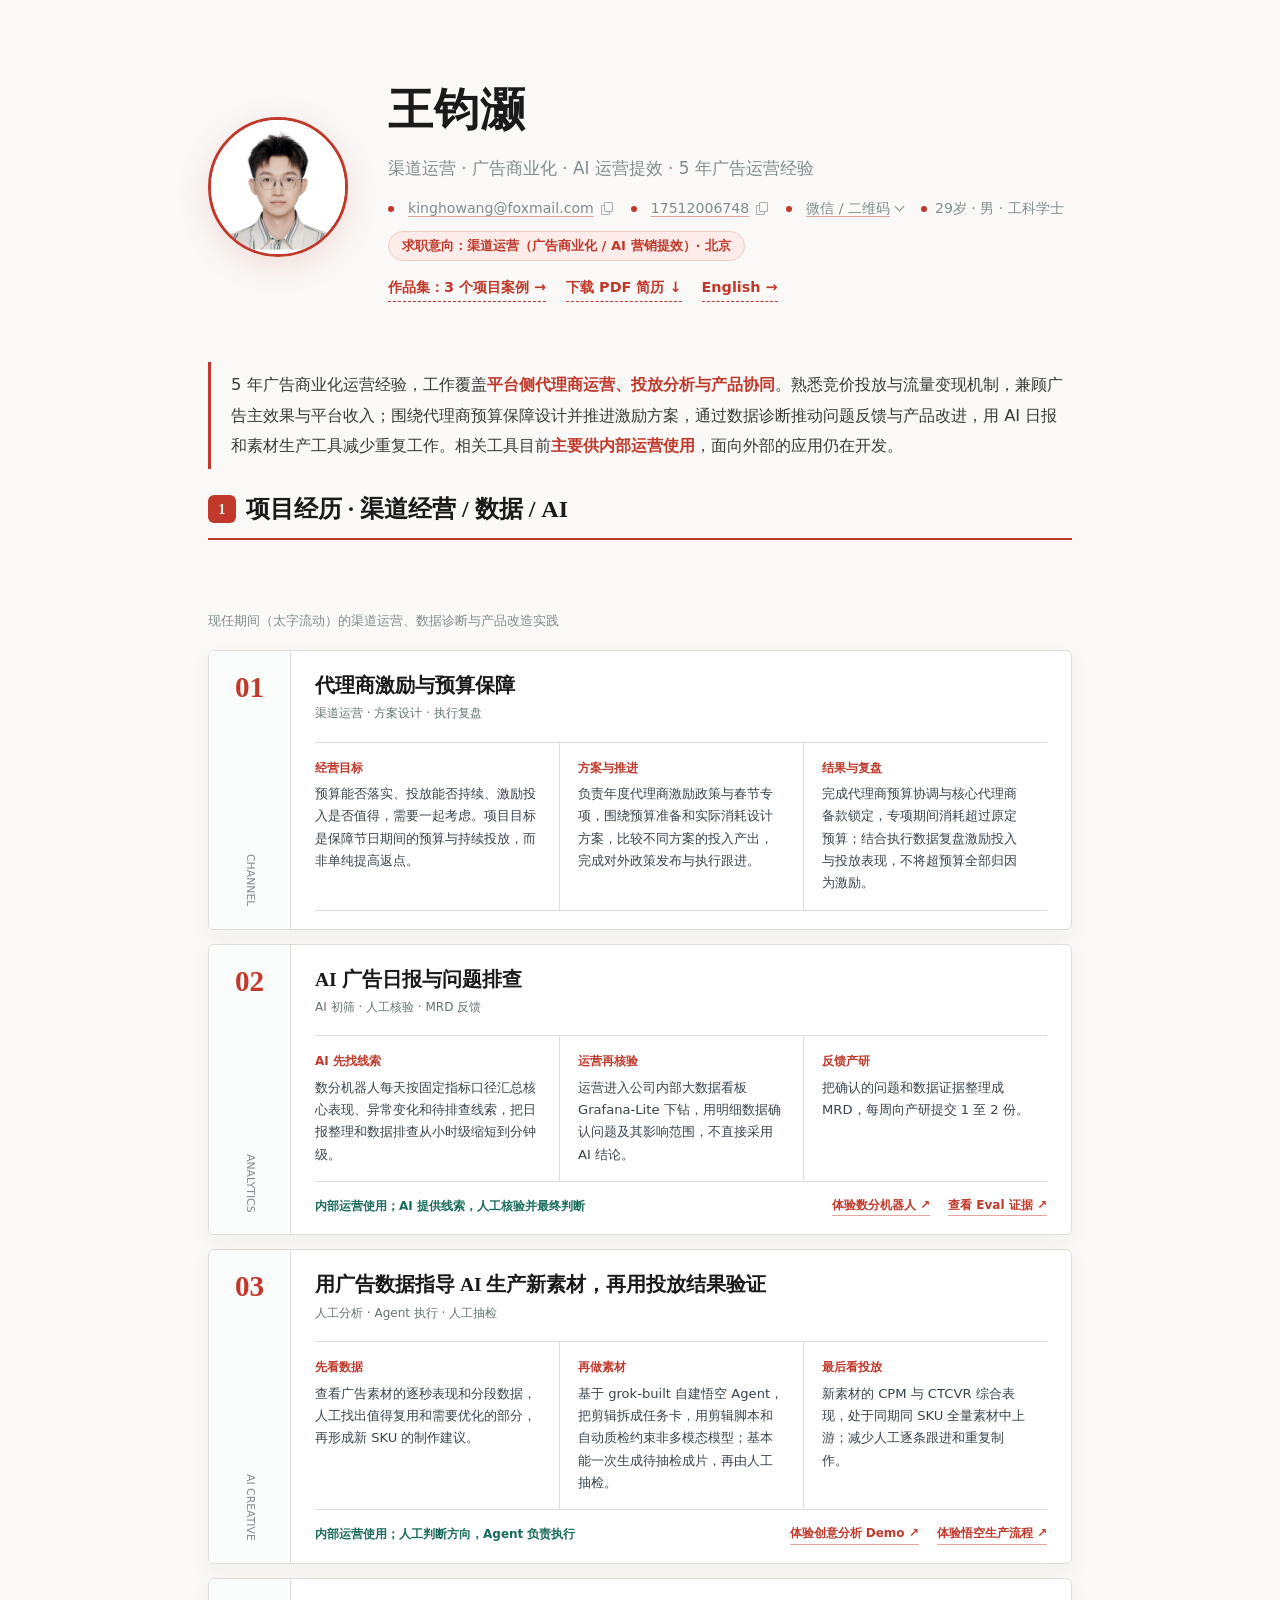
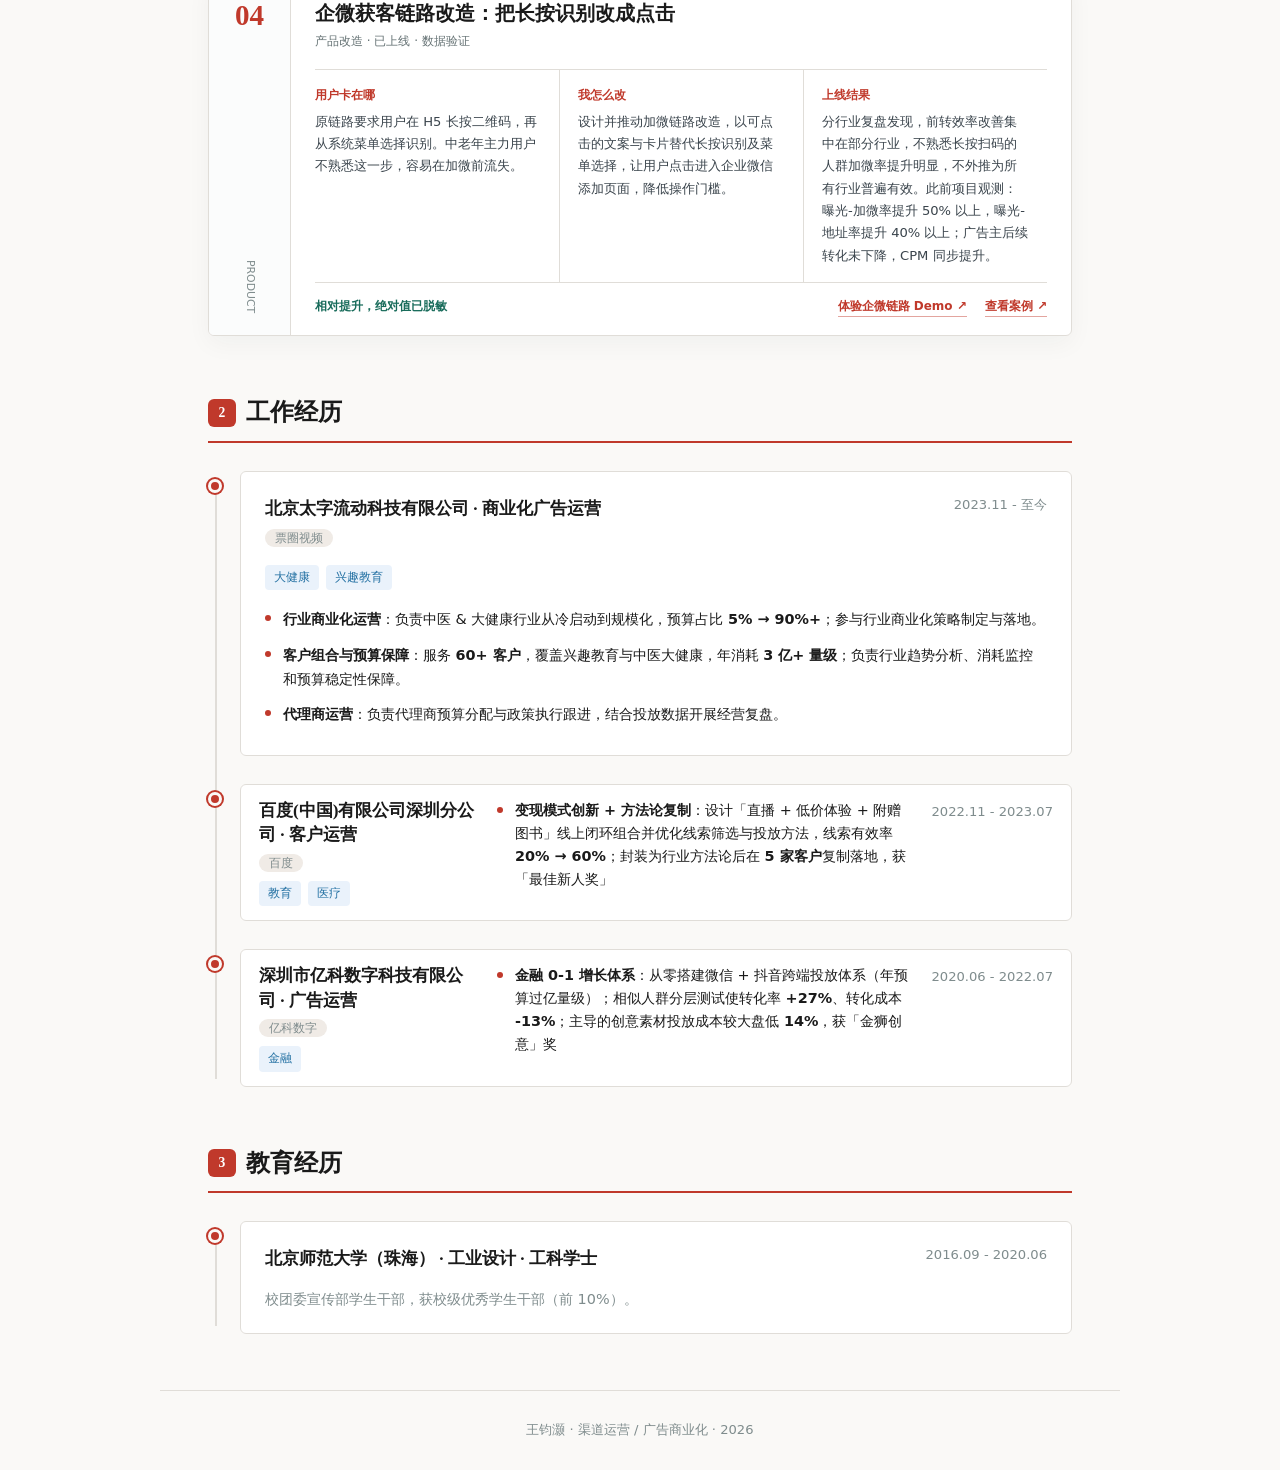
==== commit bbecef9f: "Clarify WeCom acquisition interaction and validation scope" ====
--- a/index.html
+++ b/index.html
@@ -113,9 +113,9 @@
       <div class="resume-project__main">
         <header class="resume-project__header"><h3>企微获客链路改造：把长按识别改成点击</h3><p class="resume-project__meta">产品改造 · 已上线 · 数据验证</p></header>
         <div class="resume-project__steps">
-          <section class="resume-project__step"><h4>用户卡在哪</h4><p>原链路要求用户在 H5 长按二维码，再从系统菜单选择识别。中老年主力用户不熟悉这一步，容易中途退出。</p></section>
-          <section class="resume-project__step"><h4>我怎么改</h4><p>重新设计加微承接链路，通过可直接点击的文案与卡片，把陌生的“长按识别”改成更熟悉的点击操作。</p></section>
-          <section class="resume-project__step"><h4>上线结果</h4><p>分行业复盘发现，前转效率改善集中在部分行业，不熟悉长按扫码的人群加微率提升明显。此前项目观测：曝光-加微率提升 50% 以上，曝光-地址率提升 40% 以上；广告主后续转化未下降，CPM 同步提升。</p></section>
+          <section class="resume-project__step"><h4>用户卡在哪</h4><p>原链路要求用户在 H5 长按二维码，再从系统菜单选择识别。中老年主力用户不熟悉这一步，容易在加微前流失。</p></section>
+          <section class="resume-project__step"><h4>我怎么改</h4><p>设计并推动加微链路改造，以可点击的文案与卡片替代长按识别及菜单选择，让用户点击进入企业微信添加页面，降低操作门槛。</p></section>
+          <section class="resume-project__step"><h4>上线结果</h4><p>分行业复盘发现，前转效率改善集中在部分行业，不熟悉长按扫码的人群加微率提升明显，不外推为所有行业普遍有效。此前项目观测：曝光-加微率提升 50% 以上，曝光-地址率提升 40% 以上；广告主后续转化未下降，CPM 同步提升。</p></section>
         </div>
         <footer class="resume-project__footer"><p class="resume-project__boundary">相对提升，绝对值已脱敏</p><div class="project-links"><a class="project-link" href="demo-wecom-flow.html?from=resume">体验企微链路 Demo</a><a class="project-link" href="cases.html#case-lianlu">查看案例</a></div></footer>
       </div>
